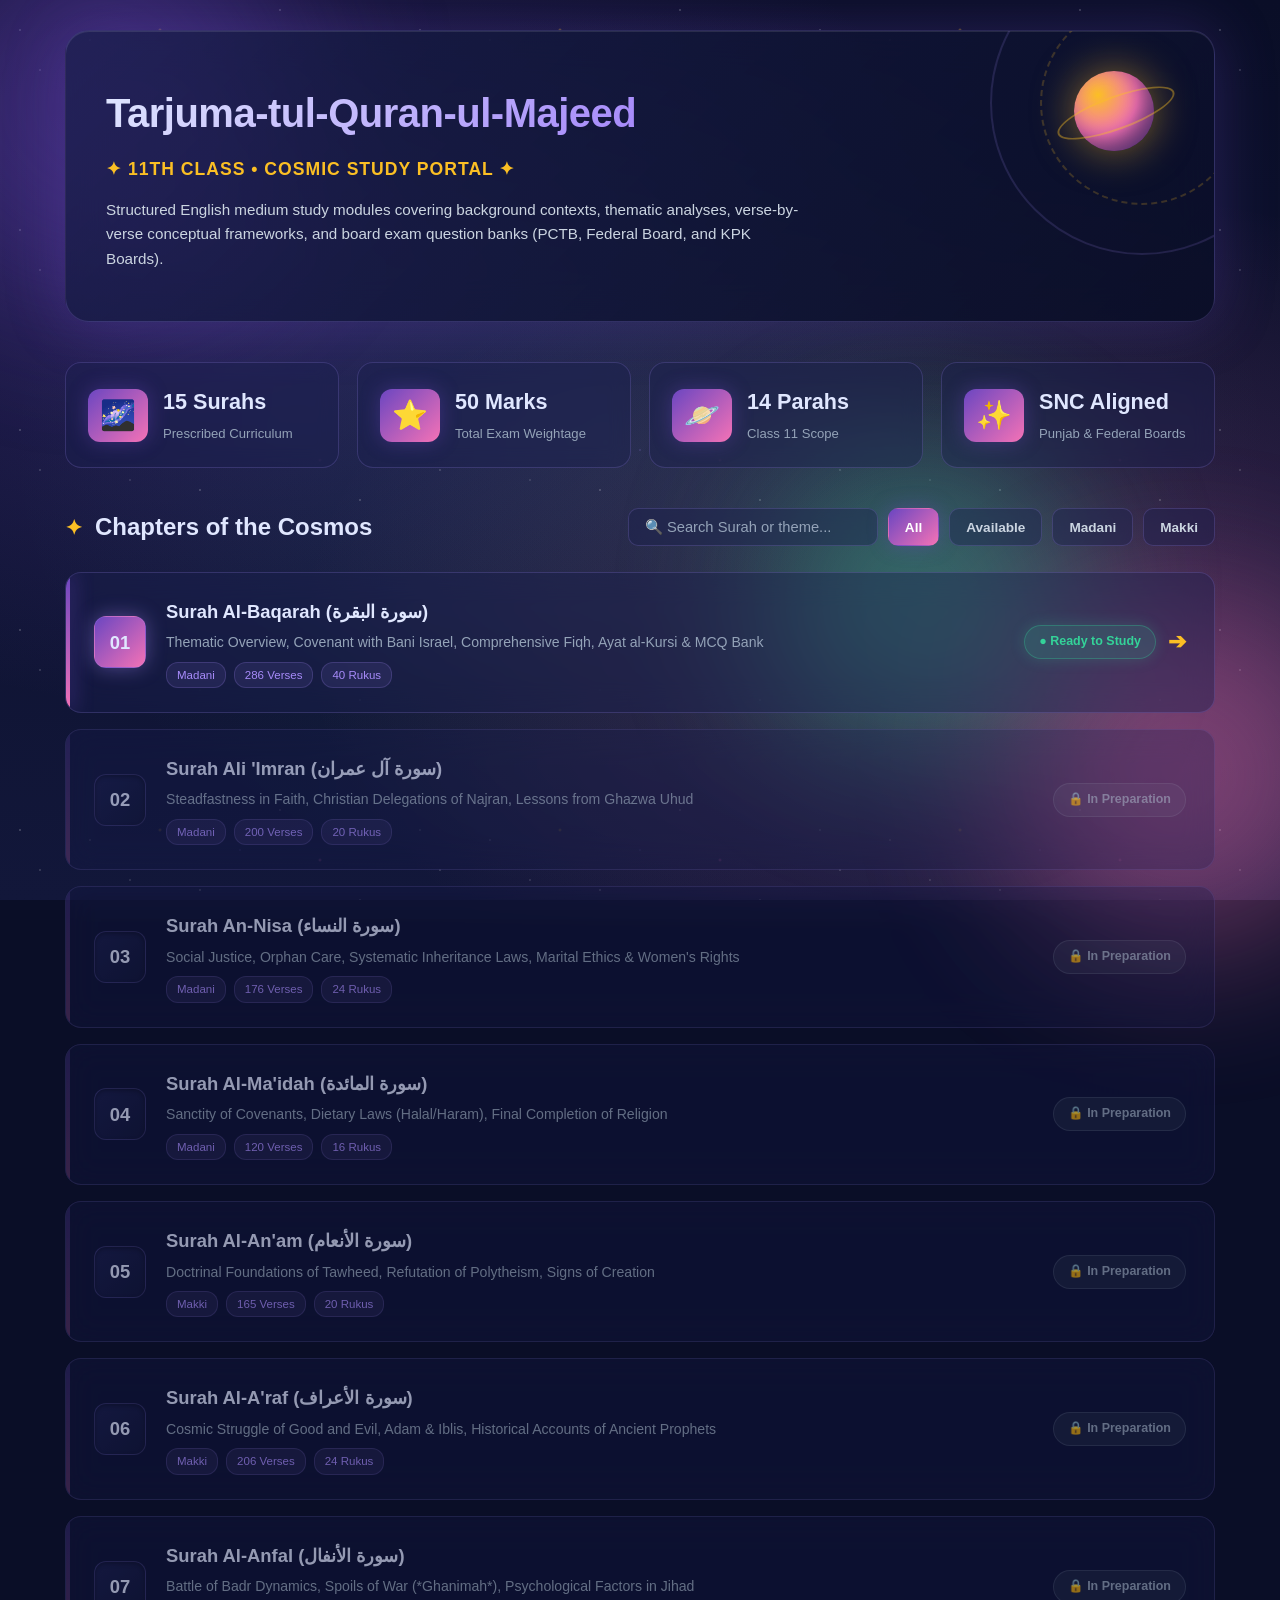
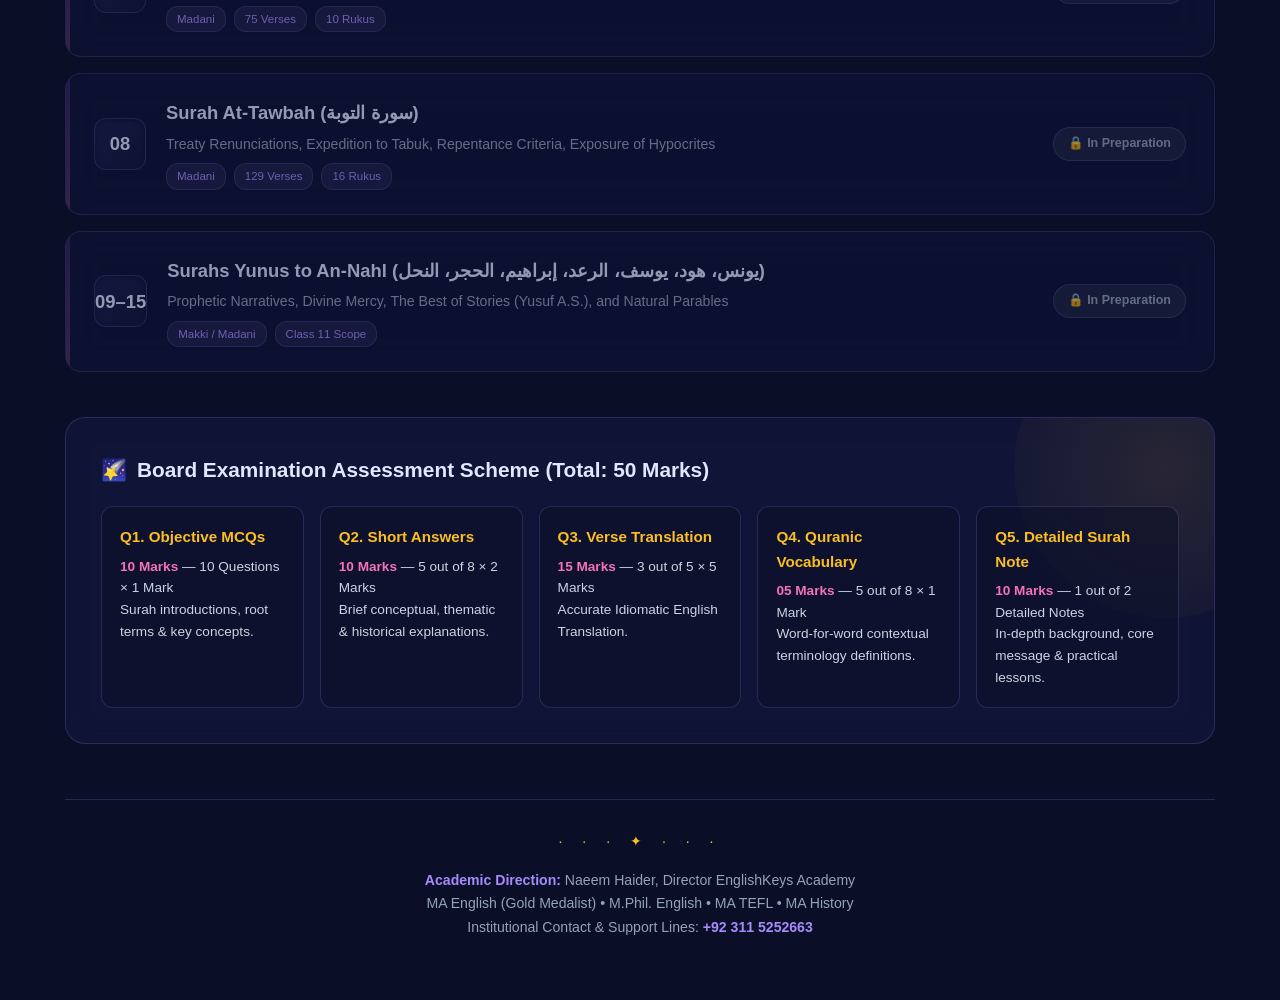
==== index.html @ 0159a7ba "Add index and Surah Al-Baqarah pages Introduce two new static pages: index.html — a cosmic-themed da" ====
<!-- Save this file as: index.html -->
<!doctype html>
<html lang="en">
  <head>
    <meta charset="UTF-8" />
    <meta name="viewport" content="width=device-width, initial-scale=1.0" />
    <title>Tarjuma-tul-Quran | Cosmic Study Portal</title>
    <style>
      :root {
        --void: #0a0e27;
        --deep-space: #12173a;
        --nebula: #1a1f4e;
        --cosmic-purple: #6b46c1;
        --stardust: #a78bfa;
        --gold-star: #fbbf24;
        --nova: #f472b6;
        --aurora: #34d399;
        --moonlight: #e0e7ff;
        --text-glow: #cbd5e1;
        --text-muted: #94a3b8;
        --card-bg: rgba(26, 31, 78, 0.4);
        --border-glow: rgba(167, 139, 250, 0.2);
      }

      * {
        box-sizing: border-box;
        margin: 0;
        padding: 0;
        font-family:
          "Segoe UI",
          -apple-system,
          BlinkMacSystemFont,
          sans-serif;
      }

      /* Cosmic Background */
      body {
        background: var(--void);
        background-image:
          radial-gradient(
            ellipse at 20% 30%,
            rgba(107, 70, 193, 0.3) 0%,
            transparent 50%
          ),
          radial-gradient(
            ellipse at 80% 70%,
            rgba(244, 114, 182, 0.2) 0%,
            transparent 50%
          ),
          radial-gradient(
            ellipse at 50% 50%,
            rgba(52, 211, 153, 0.1) 0%,
            transparent 70%
          ),
          linear-gradient(180deg, var(--void) 0%, var(--deep-space) 100%);
        background-attachment: fixed;
        color: var(--moonlight);
        padding: 30px 15px;
        line-height: 1.6;
        min-height: 100vh;
        position: relative;
        overflow-x: hidden;
      }

      /* Twinkling Stars Layer */
      body::before {
        content: "";
        position: fixed;
        inset: 0;
        background-image:
          radial-gradient(1px 1px at 20px 30px, white, transparent),
          radial-gradient(
            1px 1px at 40px 70px,
            rgba(255, 255, 255, 0.8),
            transparent
          ),
          radial-gradient(1px 1px at 90px 40px, white, transparent),
          radial-gradient(
            1px 1px at 130px 80px,
            rgba(255, 255, 255, 0.6),
            transparent
          ),
          radial-gradient(
            2px 2px at 160px 30px,
            rgba(251, 191, 36, 0.8),
            transparent
          ),
          radial-gradient(1px 1px at 200px 90px, white, transparent),
          radial-gradient(
            1px 1px at 240px 50px,
            rgba(167, 139, 250, 0.8),
            transparent
          ),
          radial-gradient(1px 1px at 280px 10px, white, transparent),
          radial-gradient(
            2px 2px at 320px 60px,
            rgba(244, 114, 182, 0.6),
            transparent
          ),
          radial-gradient(1px 1px at 360px 100px, white, transparent);
        background-size: 400px 200px;
        background-repeat: repeat;
        opacity: 0.6;
        animation: twinkle 8s ease-in-out infinite;
        pointer-events: none;
        z-index: 0;
      }

      @keyframes twinkle {
        0%,
        100% {
          opacity: 0.4;
        }
        50% {
          opacity: 0.8;
        }
      }

      /* Floating Orbs */
      .orb {
        position: fixed;
        border-radius: 50%;
        filter: blur(80px);
        opacity: 0.4;
        pointer-events: none;
        z-index: 0;
      }
      .orb-1 {
        width: 400px;
        height: 400px;
        background: var(--cosmic-purple);
        top: -100px;
        left: -100px;
        animation: float1 20s ease-in-out infinite;
      }
      .orb-2 {
        width: 350px;
        height: 350px;
        background: var(--nova);
        bottom: -50px;
        right: -80px;
        animation: float2 25s ease-in-out infinite;
      }
      .orb-3 {
        width: 300px;
        height: 300px;
        background: var(--aurora);
        top: 50%;
        left: 60%;
        animation: float1 30s ease-in-out infinite reverse;
      }

      @keyframes float1 {
        0%,
        100% {
          transform: translate(0, 0);
        }
        50% {
          transform: translate(50px, 80px);
        }
      }
      @keyframes float2 {
        0%,
        100% {
          transform: translate(0, 0);
        }
        50% {
          transform: translate(-70px, -50px);
        }
      }

      .dashboard-container {
        max-width: 1150px;
        margin: 0 auto;
        position: relative;
        z-index: 1;
      }

      /* Hero Header — Planetary Design */
      header {
        background: linear-gradient(
          135deg,
          rgba(26, 31, 78, 0.7),
          rgba(10, 14, 39, 0.9)
        );
        backdrop-filter: blur(20px);
        -webkit-backdrop-filter: blur(20px);
        padding: 50px 40px;
        border-radius: 24px;
        color: var(--moonlight);
        box-shadow:
          0 0 60px rgba(107, 70, 193, 0.3),
          inset 0 1px 0 rgba(255, 255, 255, 0.1);
        border: 1px solid var(--border-glow);
        position: relative;
        overflow: hidden;
        margin-bottom: 40px;
      }

      /* Orbital Ring Decoration */
      header::before {
        content: "";
        position: absolute;
        width: 300px;
        height: 300px;
        border: 2px solid rgba(167, 139, 250, 0.15);
        border-radius: 50%;
        top: -80px;
        right: -80px;
        animation: rotate 30s linear infinite;
      }
      header::after {
        content: "";
        position: absolute;
        width: 200px;
        height: 200px;
        border: 2px dashed rgba(251, 191, 36, 0.2);
        border-radius: 50%;
        top: -30px;
        right: -30px;
        animation: rotate 20s linear infinite reverse;
      }

      @keyframes rotate {
        from {
          transform: rotate(0deg);
        }
        to {
          transform: rotate(360deg);
        }
      }

      /* Planet in Header */
      .planet {
        position: absolute;
        width: 80px;
        height: 80px;
        border-radius: 50%;
        background: radial-gradient(
          circle at 30% 30%,
          var(--gold-star),
          var(--nova) 50%,
          var(--cosmic-purple)
        );
        top: 40px;
        right: 60px;
        box-shadow:
          0 0 40px rgba(251, 191, 36, 0.5),
          inset -10px -10px 20px rgba(0, 0, 0, 0.4);
        animation: pulse 4s ease-in-out infinite;
      }
      .planet::before {
        content: "";
        position: absolute;
        width: 120px;
        height: 30px;
        border: 2px solid rgba(251, 191, 36, 0.4);
        border-radius: 50%;
        top: 25px;
        left: -20px;
        transform: rotate(-20deg);
      }

      @keyframes pulse {
        0%,
        100% {
          box-shadow:
            0 0 40px rgba(251, 191, 36, 0.5),
            inset -10px -10px 20px rgba(0, 0, 0, 0.4);
        }
        50% {
          box-shadow:
            0 0 60px rgba(251, 191, 36, 0.7),
            inset -10px -10px 20px rgba(0, 0, 0, 0.4);
        }
      }

      header h1 {
        font-size: 2.5rem;
        letter-spacing: -0.5px;
        margin-bottom: 10px;
        background: linear-gradient(
          135deg,
          var(--moonlight),
          var(--stardust),
          var(--gold-star)
        );
        -webkit-background-clip: text;
        -webkit-text-fill-color: transparent;
        background-clip: text;
        position: relative;
        z-index: 2;
      }
      header p.subtitle {
        color: var(--gold-star);
        font-weight: 600;
        font-size: 1.1rem;
        letter-spacing: 1px;
        text-transform: uppercase;
        position: relative;
        z-index: 2;
      }
      header p.desc {
        color: var(--text-glow);
        font-size: 0.95rem;
        max-width: 700px;
        margin-top: 15px;
        position: relative;
        z-index: 2;
      }

      /* Stats — Constellation Cards */
      .stats-grid {
        display: grid;
        grid-template-columns: repeat(auto-fit, minmax(210px, 1fr));
        gap: 18px;
        margin-bottom: 40px;
      }
      .stat-card {
        background: var(--card-bg);
        backdrop-filter: blur(10px);
        -webkit-backdrop-filter: blur(10px);
        padding: 22px;
        border-radius: 16px;
        border: 1px solid var(--border-glow);
        display: flex;
        align-items: center;
        gap: 15px;
        position: relative;
        overflow: hidden;
        transition: all 0.4s cubic-bezier(0.4, 0, 0.2, 1);
      }
      .stat-card::before {
        content: "";
        position: absolute;
        top: -50%;
        left: -50%;
        width: 200%;
        height: 200%;
        background: radial-gradient(
          circle,
          rgba(167, 139, 250, 0.1) 0%,
          transparent 70%
        );
        opacity: 0;
        transition: opacity 0.4s;
      }
      .stat-card:hover {
        transform: translateY(-4px);
        border-color: var(--stardust);
        box-shadow: 0 10px 40px rgba(167, 139, 250, 0.2);
      }
      .stat-card:hover::before {
        opacity: 1;
      }

      .stat-icon {
        font-size: 1.8rem;
        background: linear-gradient(135deg, var(--cosmic-purple), var(--nova));
        padding: 12px;
        border-radius: 12px;
        line-height: 1;
        box-shadow: 0 0 20px rgba(107, 70, 193, 0.4);
      }
      .stat-info h4 {
        font-size: 1.35rem;
        color: var(--moonlight);
        font-weight: 700;
      }
      .stat-info span {
        font-size: 0.82rem;
        color: var(--text-muted);
        font-weight: 500;
      }

      /* Toolbar */
      .toolbar {
        display: flex;
        flex-wrap: wrap;
        justify-content: space-between;
        align-items: center;
        gap: 15px;
        margin-bottom: 25px;
      }
      .section-title {
        color: var(--moonlight);
        font-size: 1.5rem;
        display: flex;
        align-items: center;
        gap: 12px;
      }
      .section-title::before {
        content: "✦";
        color: var(--gold-star);
        font-size: 1.3rem;
        animation: sparkle 2s ease-in-out infinite;
      }

      @keyframes sparkle {
        0%,
        100% {
          transform: scale(1) rotate(0deg);
          opacity: 1;
        }
        50% {
          transform: scale(1.2) rotate(180deg);
          opacity: 0.7;
        }
      }

      .search-filter-box {
        display: flex;
        gap: 10px;
        flex-wrap: wrap;
      }
      .search-input {
        padding: 10px 16px;
        border: 1px solid var(--border-glow);
        border-radius: 10px;
        font-size: 0.92rem;
        outline: none;
        min-width: 250px;
        background: var(--card-bg);
        backdrop-filter: blur(10px);
        color: var(--moonlight);
        transition: all 0.3s;
      }
      .search-input::placeholder {
        color: var(--text-muted);
      }
      .search-input:focus {
        border-color: var(--stardust);
        box-shadow: 0 0 20px rgba(167, 139, 250, 0.3);
      }
      .filter-btn {
        background: var(--card-bg);
        backdrop-filter: blur(10px);
        border: 1px solid var(--border-glow);
        padding: 9px 16px;
        border-radius: 10px;
        font-size: 0.85rem;
        cursor: pointer;
        font-weight: 600;
        color: var(--text-glow);
        transition: all 0.3s;
      }
      .filter-btn.active,
      .filter-btn:hover {
        background: linear-gradient(135deg, var(--cosmic-purple), var(--nova));
        color: white;
        border-color: transparent;
        box-shadow: 0 0 20px rgba(107, 70, 193, 0.4);
      }

      /* Chapter Cards — Cosmic Objects */
      .toc-grid {
        display: grid;
        grid-template-columns: 1fr;
        gap: 16px;
        margin-bottom: 45px;
      }
      .toc-card {
        background: var(--card-bg);
        backdrop-filter: blur(15px);
        -webkit-backdrop-filter: blur(15px);
        padding: 24px 28px;
        border-radius: 16px;
        border: 1px solid var(--border-glow);
        display: flex;
        align-items: center;
        justify-content: space-between;
        text-decoration: none;
        color: inherit;
        transition: all 0.4s cubic-bezier(0.4, 0, 0.2, 1);
        position: relative;
        overflow: hidden;
      }
      .toc-card::before {
        content: "";
        position: absolute;
        left: 0;
        top: 0;
        bottom: 0;
        width: 4px;
        background: linear-gradient(180deg, var(--cosmic-purple), var(--nova));
        opacity: 0.3;
        transition: opacity 0.4s;
      }
      .toc-card.active-unit::before {
        opacity: 1;
        box-shadow: 0 0 20px var(--cosmic-purple);
      }
      .toc-card.active-unit:hover {
        transform: translateX(6px);
        border-color: var(--stardust);
        box-shadow: 0 10px 40px rgba(167, 139, 250, 0.25);
      }
      .toc-card.locked-unit {
        opacity: 0.65;
        cursor: not-allowed;
      }

      .chapter-main {
        display: flex;
        align-items: center;
        gap: 20px;
      }
      .chapter-num {
        font-size: 1.15rem;
        font-weight: 700;
        color: var(--moonlight);
        background: linear-gradient(135deg, var(--nebula), var(--deep-space));
        min-width: 52px;
        height: 52px;
        display: flex;
        align-items: center;
        justify-content: center;
        border-radius: 12px;
        border: 1px solid var(--border-glow);
        box-shadow: inset 0 2px 4px rgba(0, 0, 0, 0.3);
      }
      .active-unit .chapter-num {
        background: linear-gradient(135deg, var(--cosmic-purple), var(--nova));
        box-shadow: 0 0 20px rgba(167, 139, 250, 0.4);
      }

      .chapter-info h3 {
        color: var(--moonlight);
        font-size: 1.15rem;
        margin-bottom: 5px;
      }
      .chapter-info p {
        font-size: 0.88rem;
        color: var(--text-muted);
      }
      .chapter-meta {
        display: flex;
        gap: 8px;
        margin-top: 8px;
        flex-wrap: wrap;
      }
      .meta-tag {
        font-size: 0.72rem;
        padding: 3px 10px;
        background: rgba(167, 139, 250, 0.1);
        border: 1px solid rgba(167, 139, 250, 0.2);
        border-radius: 12px;
        color: var(--stardust);
        font-weight: 500;
      }

      .chapter-action {
        display: flex;
        align-items: center;
        gap: 12px;
      }
      .badge {
        padding: 6px 14px;
        border-radius: 20px;
        font-size: 0.78rem;
        font-weight: 600;
        white-space: nowrap;
      }
      .badge.ready {
        background: rgba(52, 211, 153, 0.15);
        color: var(--aurora);
        border: 1px solid rgba(52, 211, 153, 0.3);
        box-shadow: 0 0 15px rgba(52, 211, 153, 0.2);
      }
      .badge.locked {
        background: rgba(148, 163, 184, 0.1);
        color: var(--text-muted);
        border: 1px solid rgba(148, 163, 184, 0.2);
      }
      .arrow-icon {
        color: var(--gold-star);
        font-size: 1.4rem;
        font-weight: bold;
        transition: transform 0.3s;
      }
      .toc-card:hover .arrow-icon {
        transform: translateX(4px);
      }

      /* Exam Scheme — Celestial Grid */
      .exam-scheme {
        background: var(--card-bg);
        backdrop-filter: blur(15px);
        border-radius: 20px;
        border: 1px solid var(--border-glow);
        padding: 35px;
        margin-bottom: 45px;
        position: relative;
        overflow: hidden;
      }
      .exam-scheme::before {
        content: "";
        position: absolute;
        top: -100px;
        right: -100px;
        width: 300px;
        height: 300px;
        background: radial-gradient(
          circle,
          rgba(251, 191, 36, 0.1),
          transparent
        );
        border-radius: 50%;
      }
      .scheme-title {
        color: var(--moonlight);
        font-size: 1.3rem;
        font-weight: 700;
        margin-bottom: 20px;
        display: flex;
        align-items: center;
        gap: 10px;
        position: relative;
      }
      .scheme-grid {
        display: grid;
        grid-template-columns: repeat(auto-fit, minmax(200px, 1fr));
        gap: 16px;
        position: relative;
      }
      .scheme-item {
        background: rgba(10, 14, 39, 0.5);
        padding: 18px;
        border-radius: 12px;
        border: 1px solid var(--border-glow);
        transition: all 0.3s;
      }
      .scheme-item:hover {
        border-color: var(--gold-star);
        transform: translateY(-3px);
      }
      .scheme-item h5 {
        color: var(--gold-star);
        font-size: 0.95rem;
        margin-bottom: 6px;
      }
      .scheme-item p {
        font-size: 0.85rem;
        color: var(--text-glow);
      }
      .scheme-item strong {
        color: var(--nova);
      }

      /* Footer — Signature Constellation */
      footer {
        text-align: center;
        margin-top: 55px;
        padding: 30px 20px;
        border-top: 1px solid var(--border-glow);
        font-size: 0.88rem;
        color: var(--text-muted);
        line-height: 1.7;
        position: relative;
      }
      footer::before {
        content: "· · · ✦ · · ·";
        display: block;
        color: var(--gold-star);
        margin-bottom: 15px;
        letter-spacing: 8px;
      }
      footer strong {
        color: var(--stardust);
      }

      @media (max-width: 768px) {
        header {
          padding: 35px 25px;
        }
        header h1 {
          font-size: 1.8rem;
        }
        .planet {
          width: 60px;
          height: 60px;
          top: 25px;
          right: 25px;
        }
        .toc-card {
          flex-direction: column;
          align-items: flex-start;
          gap: 15px;
        }
        .chapter-action {
          width: 100%;
          justify-content: space-between;
        }
      }
    </style>
  </head>
  <body>
    <!-- Floating Cosmic Orbs -->
    <div class="orb orb-1"></div>
    <div class="orb orb-2"></div>
    <div class="orb orb-3"></div>

    <div class="dashboard-container">
      <header>
        <div class="planet"></div>
        <h1>Tarjuma-tul-Quran-ul-Majeed</h1>
        <p class="subtitle">✦ 11th Class • Cosmic Study Portal ✦</p>
        <p class="desc">
          Structured English medium study modules covering background contexts,
          thematic analyses, verse-by-verse conceptual frameworks, and board
          exam question banks (PCTB, Federal Board, and KPK Boards).
        </p>
      </header>

      <div class="stats-grid">
        <div class="stat-card">
          <div class="stat-icon">🌌</div>
          <div class="stat-info">
            <h4>15 Surahs</h4>
            <span>Prescribed Curriculum</span>
          </div>
        </div>
        <div class="stat-card">
          <div class="stat-icon">⭐</div>
          <div class="stat-info">
            <h4>50 Marks</h4>
            <span>Total Exam Weightage</span>
          </div>
        </div>
        <div class="stat-card">
          <div class="stat-icon">🪐</div>
          <div class="stat-info">
            <h4>14 Parahs</h4>
            <span>Class 11 Scope</span>
          </div>
        </div>
        <div class="stat-card">
          <div class="stat-icon">✨</div>
          <div class="stat-info">
            <h4>SNC Aligned</h4>
            <span>Punjab & Federal Boards</span>
          </div>
        </div>
      </div>

      <div class="toolbar">
        <h2 class="section-title">Chapters of the Cosmos</h2>
        <div class="search-filter-box">
          <input
            type="text"
            id="searchInput"
            class="search-input"
            placeholder="🔍 Search Surah or theme..."
            onkeyup="filterSurahs()"
          />
          <button class="filter-btn active" onclick="setFilter('all', this)">
            All
          </button>
          <button class="filter-btn" onclick="setFilter('ready', this)">
            Available
          </button>
          <button class="filter-btn" onclick="setFilter('madani', this)">
            Madani
          </button>
          <button class="filter-btn" onclick="setFilter('makki', this)">
            Makki
          </button>
        </div>
      </div>

      <div class="toc-grid" id="chapterGrid">
        <a
          href="surah-al-baqarah.html"
          class="toc-card active-unit"
          data-status="ready"
          data-type="madani"
        >
          <div class="chapter-main">
            <div class="chapter-num">01</div>
            <div class="chapter-info">
              <h3>Surah Al-Baqarah (سورة البقرة)</h3>
              <p>
                Thematic Overview, Covenant with Bani Israel, Comprehensive
                Fiqh, Ayat al-Kursi & MCQ Bank
              </p>
              <div class="chapter-meta">
                <span class="meta-tag">Madani</span>
                <span class="meta-tag">286 Verses</span>
                <span class="meta-tag">40 Rukus</span>
              </div>
            </div>
          </div>
          <div class="chapter-action">
            <span class="badge ready">● Ready to Study</span>
            <span class="arrow-icon">➔</span>
          </div>
        </a>

        <div
          class="toc-card locked-unit"
          data-status="locked"
          data-type="madani"
        >
          <div class="chapter-main">
            <div class="chapter-num">02</div>
            <div class="chapter-info">
              <h3>Surah Ali 'Imran (سورة آل عمران)</h3>
              <p>
                Steadfastness in Faith, Christian Delegations of Najran, Lessons
                from Ghazwa Uhud
              </p>
              <div class="chapter-meta">
                <span class="meta-tag">Madani</span>
                <span class="meta-tag">200 Verses</span>
                <span class="meta-tag">20 Rukus</span>
              </div>
            </div>
          </div>
          <div class="chapter-action">
            <span class="badge locked">🔒 In Preparation</span>
          </div>
        </div>

        <div
          class="toc-card locked-unit"
          data-status="locked"
          data-type="madani"
        >
          <div class="chapter-main">
            <div class="chapter-num">03</div>
            <div class="chapter-info">
              <h3>Surah An-Nisa (سورة النساء)</h3>
              <p>
                Social Justice, Orphan Care, Systematic Inheritance Laws,
                Marital Ethics & Women's Rights
              </p>
              <div class="chapter-meta">
                <span class="meta-tag">Madani</span>
                <span class="meta-tag">176 Verses</span>
                <span class="meta-tag">24 Rukus</span>
              </div>
            </div>
          </div>
          <div class="chapter-action">
            <span class="badge locked">🔒 In Preparation</span>
          </div>
        </div>

        <div
          class="toc-card locked-unit"
          data-status="locked"
          data-type="madani"
        >
          <div class="chapter-main">
            <div class="chapter-num">04</div>
            <div class="chapter-info">
              <h3>Surah Al-Ma'idah (سورة المائدة)</h3>
              <p>
                Sanctity of Covenants, Dietary Laws (Halal/Haram), Final
                Completion of Religion
              </p>
              <div class="chapter-meta">
                <span class="meta-tag">Madani</span>
                <span class="meta-tag">120 Verses</span>
                <span class="meta-tag">16 Rukus</span>
              </div>
            </div>
          </div>
          <div class="chapter-action">
            <span class="badge locked">🔒 In Preparation</span>
          </div>
        </div>

        <div
          class="toc-card locked-unit"
          data-status="locked"
          data-type="makki"
        >
          <div class="chapter-main">
            <div class="chapter-num">05</div>
            <div class="chapter-info">
              <h3>Surah Al-An'am (سورة الأنعام)</h3>
              <p>
                Doctrinal Foundations of Tawheed, Refutation of Polytheism,
                Signs of Creation
              </p>
              <div class="chapter-meta">
                <span class="meta-tag">Makki</span>
                <span class="meta-tag">165 Verses</span>
                <span class="meta-tag">20 Rukus</span>
              </div>
            </div>
          </div>
          <div class="chapter-action">
            <span class="badge locked">🔒 In Preparation</span>
          </div>
        </div>

        <div
          class="toc-card locked-unit"
          data-status="locked"
          data-type="makki"
        >
          <div class="chapter-main">
            <div class="chapter-num">06</div>
            <div class="chapter-info">
              <h3>Surah Al-A'raf (سورة الأعراف)</h3>
              <p>
                Cosmic Struggle of Good and Evil, Adam & Iblis, Historical
                Accounts of Ancient Prophets
              </p>
              <div class="chapter-meta">
                <span class="meta-tag">Makki</span>
                <span class="meta-tag">206 Verses</span>
                <span class="meta-tag">24 Rukus</span>
              </div>
            </div>
          </div>
          <div class="chapter-action">
            <span class="badge locked">🔒 In Preparation</span>
          </div>
        </div>

        <div
          class="toc-card locked-unit"
          data-status="locked"
          data-type="madani"
        >
          <div class="chapter-main">
            <div class="chapter-num">07</div>
            <div class="chapter-info">
              <h3>Surah Al-Anfal (سورة الأنفال)</h3>
              <p>
                Battle of Badr Dynamics, Spoils of War (*Ghanimah*),
                Psychological Factors in Jihad
              </p>
              <div class="chapter-meta">
                <span class="meta-tag">Madani</span>
                <span class="meta-tag">75 Verses</span>
                <span class="meta-tag">10 Rukus</span>
              </div>
            </div>
          </div>
          <div class="chapter-action">
            <span class="badge locked">🔒 In Preparation</span>
          </div>
        </div>

        <div
          class="toc-card locked-unit"
          data-status="locked"
          data-type="madani"
        >
          <div class="chapter-main">
            <div class="chapter-num">08</div>
            <div class="chapter-info">
              <h3>Surah At-Tawbah (سورة التوبة)</h3>
              <p>
                Treaty Renunciations, Expedition to Tabuk, Repentance Criteria,
                Exposure of Hypocrites
              </p>
              <div class="chapter-meta">
                <span class="meta-tag">Madani</span>
                <span class="meta-tag">129 Verses</span>
                <span class="meta-tag">16 Rukus</span>
              </div>
            </div>
          </div>
          <div class="chapter-action">
            <span class="badge locked">🔒 In Preparation</span>
          </div>
        </div>

        <div
          class="toc-card locked-unit"
          data-status="locked"
          data-type="makki"
        >
          <div class="chapter-main">
            <div class="chapter-num">09–15</div>
            <div class="chapter-info">
              <h3>
                Surahs Yunus to An-Nahl (يونس، هود، يوسف، الرعد، إبراهيم، الحجر،
                النحل)
              </h3>
              <p>
                Prophetic Narratives, Divine Mercy, The Best of Stories (Yusuf
                A.S.), and Natural Parables
              </p>
              <div class="chapter-meta">
                <span class="meta-tag">Makki / Madani</span>
                <span class="meta-tag">Class 11 Scope</span>
              </div>
            </div>
          </div>
          <div class="chapter-action">
            <span class="badge locked">🔒 In Preparation</span>
          </div>
        </div>
      </div>

      <div class="exam-scheme">
        <div class="scheme-title">
          <span>🌠</span> Board Examination Assessment Scheme (Total: 50 Marks)
        </div>
        <div class="scheme-grid">
          <div class="scheme-item">
            <h5>Q1. Objective MCQs</h5>
            <p>
              <strong>10 Marks</strong> — 10 Questions × 1 Mark<br />Surah
              introductions, root terms & key concepts.
            </p>
          </div>
          <div class="scheme-item">
            <h5>Q2. Short Answers</h5>
            <p>
              <strong>10 Marks</strong> — 5 out of 8 × 2 Marks<br />Brief
              conceptual, thematic & historical explanations.
            </p>
          </div>
          <div class="scheme-item">
            <h5>Q3. Verse Translation</h5>
            <p>
              <strong>15 Marks</strong> — 3 out of 5 × 5 Marks<br />Accurate
              Idiomatic English Translation.
            </p>
          </div>
          <div class="scheme-item">
            <h5>Q4. Quranic Vocabulary</h5>
            <p>
              <strong>05 Marks</strong> — 5 out of 8 × 1 Mark<br />Word-for-word
              contextual terminology definitions.
            </p>
          </div>
          <div class="scheme-item">
            <h5>Q5. Detailed Surah Note</h5>
            <p>
              <strong>10 Marks</strong> — 1 out of 2 Detailed Notes<br />In-depth
              background, core message & practical lessons.
            </p>
          </div>
        </div>
      </div>

      <footer>
        <strong>Academic Direction:</strong> Naeem Haider, Director EnglishKeys
        Academy<br />
        MA English (Gold Medalist) • M.Phil. English • MA TEFL • MA History<br />
        Institutional Contact & Support Lines: <strong>+92 311 5252663</strong>
      </footer>
    </div>

    <script>
      let currentFilter = "all";
      function setFilter(filter, element) {
        currentFilter = filter;
        document
          .querySelectorAll(".filter-btn")
          .forEach((btn) => btn.classList.remove("active"));
        element.classList.add("active");
        filterSurahs();
      }
      function filterSurahs() {
        const query = document
          .getElementById("searchInput")
          .value.toLowerCase();
        const cards = document.querySelectorAll("#chapterGrid .toc-card");
        cards.forEach((card) => {
          const text = card.innerText.toLowerCase();
          const matchesQuery = text.includes(query);
          const cardType = card.getAttribute("data-type");
          const cardStatus = card.getAttribute("data-status");
          let matchesFilter = true;
          if (currentFilter === "ready") matchesFilter = cardStatus === "ready";
          if (currentFilter === "madani") matchesFilter = cardType === "madani";
          if (currentFilter === "makki") matchesFilter = cardType === "makki";
          card.style.display = matchesQuery && matchesFilter ? "flex" : "none";
        });
      }
    </script>
  </body>
</html>
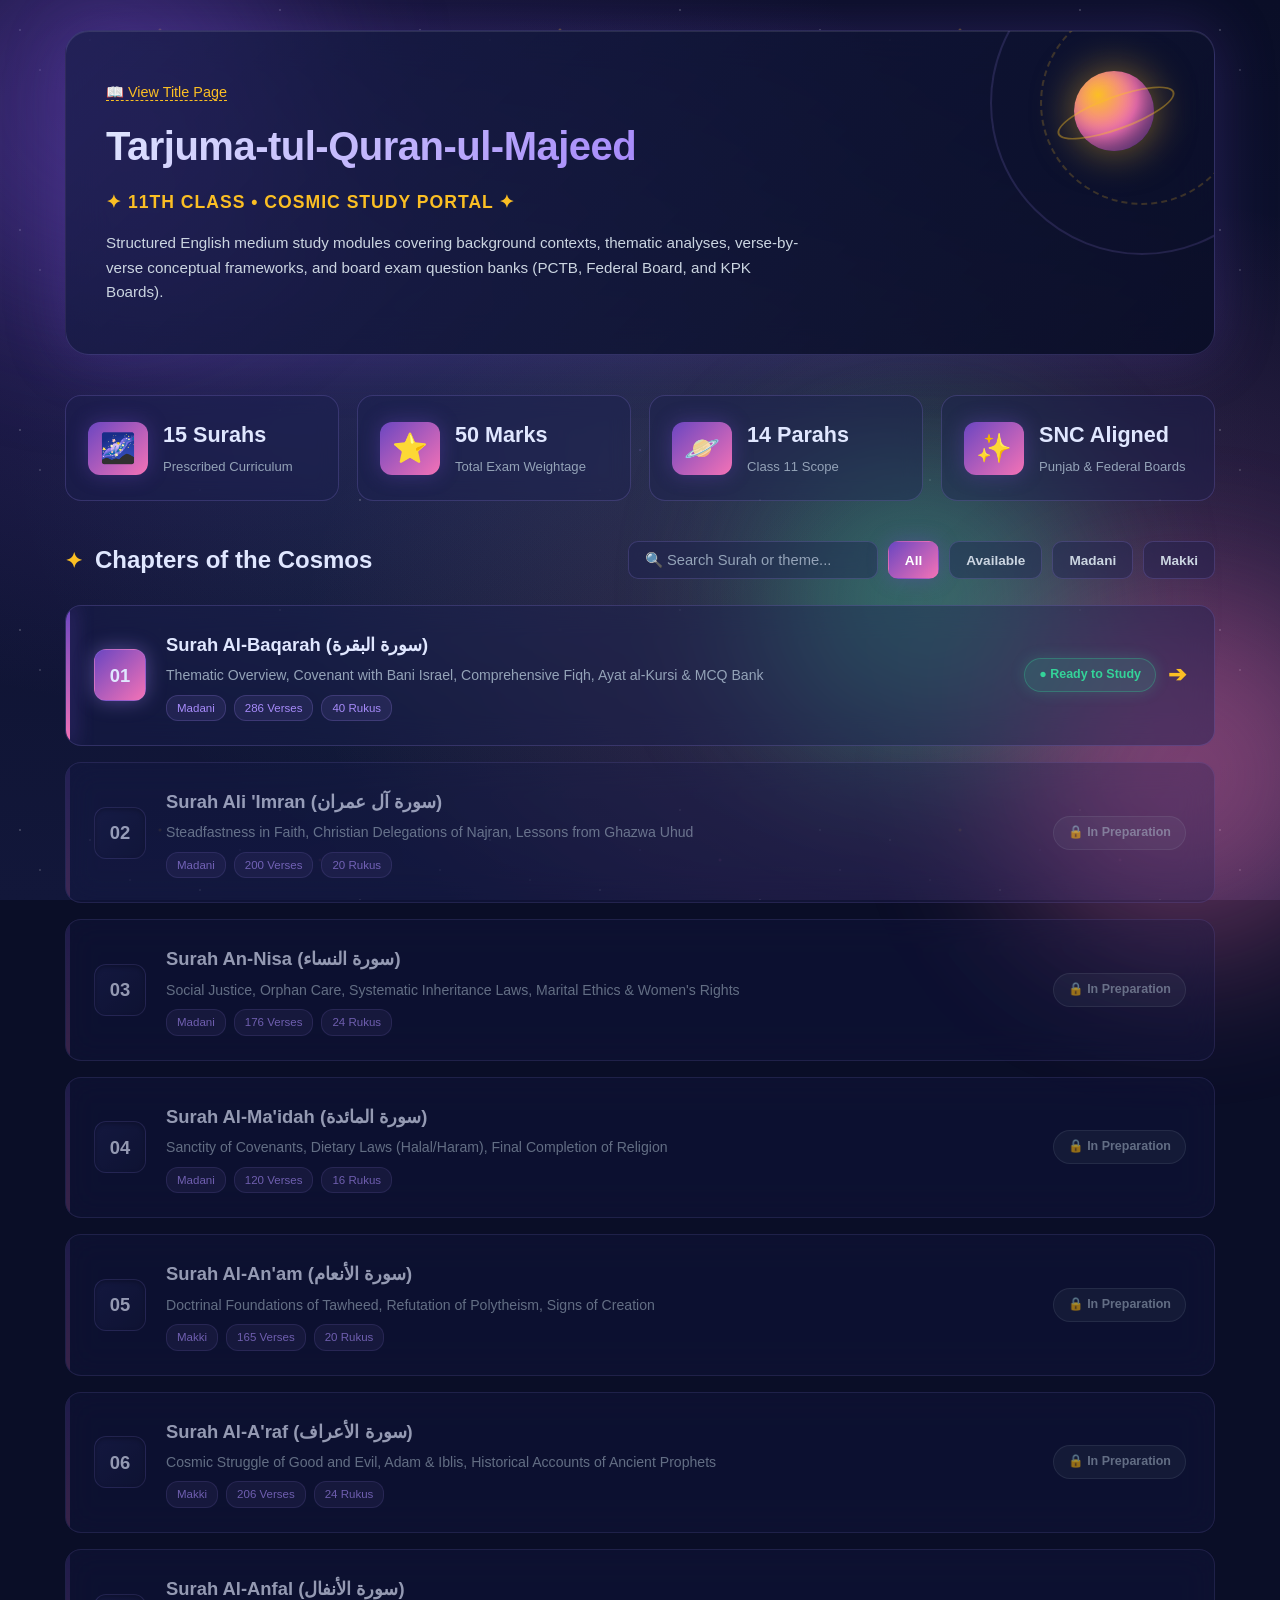
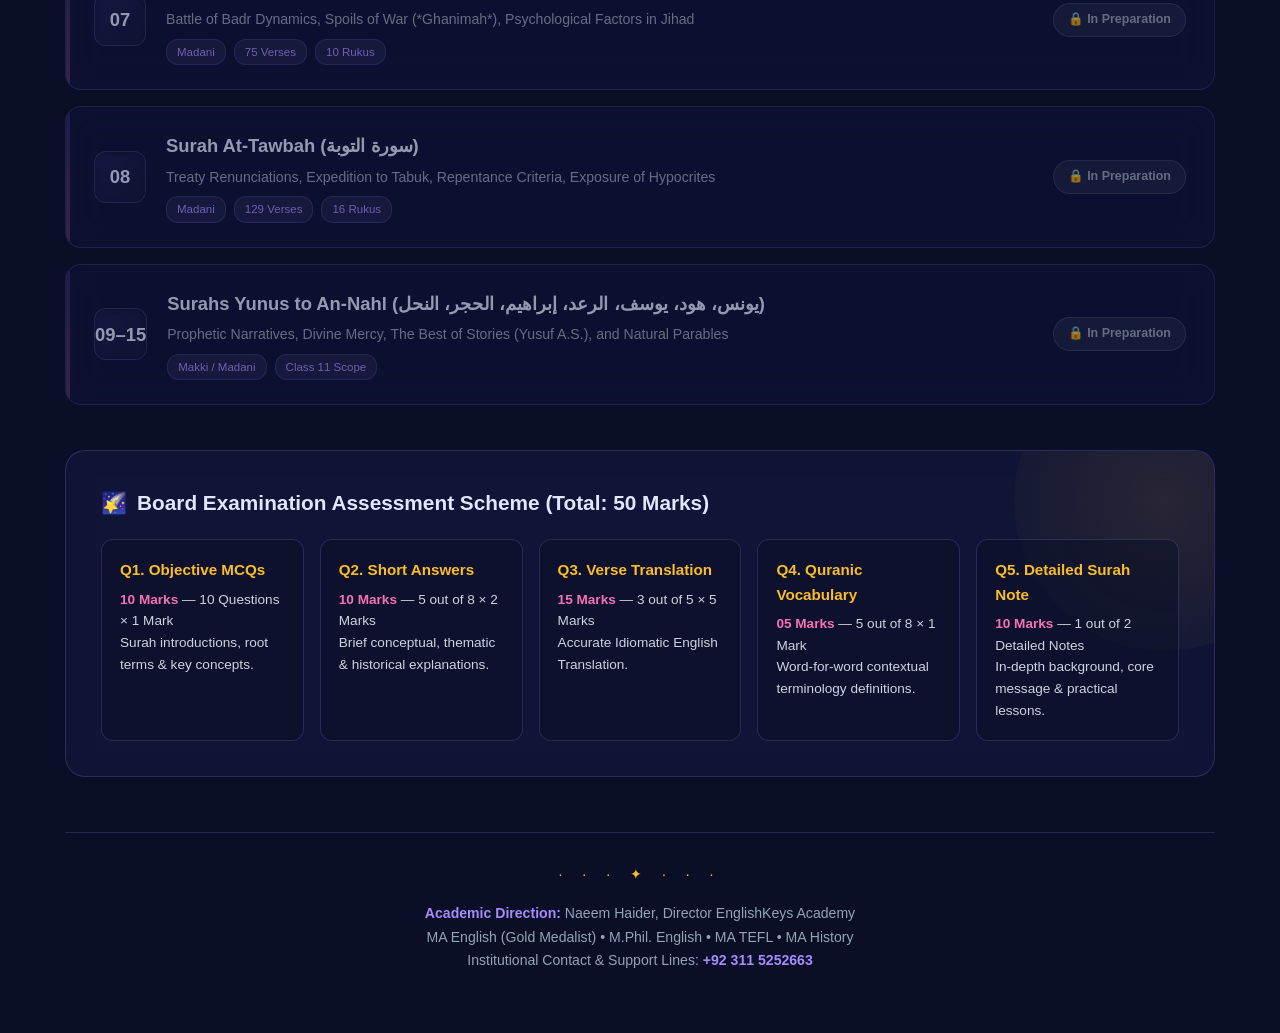
==== commit 24c7cad3: "Add title landing page and enrich surah study page This commit adds a dedicated title/landing page a" ====
--- a/index.html
+++ b/index.html
@@ -703,6 +703,25 @@
     <div class="dashboard-container">
       <header>
         <div class="planet"></div>
+        <p
+          style="
+            color: var(--gold-star);
+            font-size: 0.9rem;
+            margin-bottom: 10px;
+            position: relative;
+            z-index: 2;
+          "
+        >
+          <a
+            href="title.html"
+            style="
+              color: var(--gold-star);
+              text-decoration: none;
+              border-bottom: 1px dashed var(--gold-star);
+            "
+            >📖 View Title Page</a
+          >
+        </p>
         <h1>Tarjuma-tul-Quran-ul-Majeed</h1>
         <p class="subtitle">✦ 11th Class • Cosmic Study Portal ✦</p>
         <p class="desc">
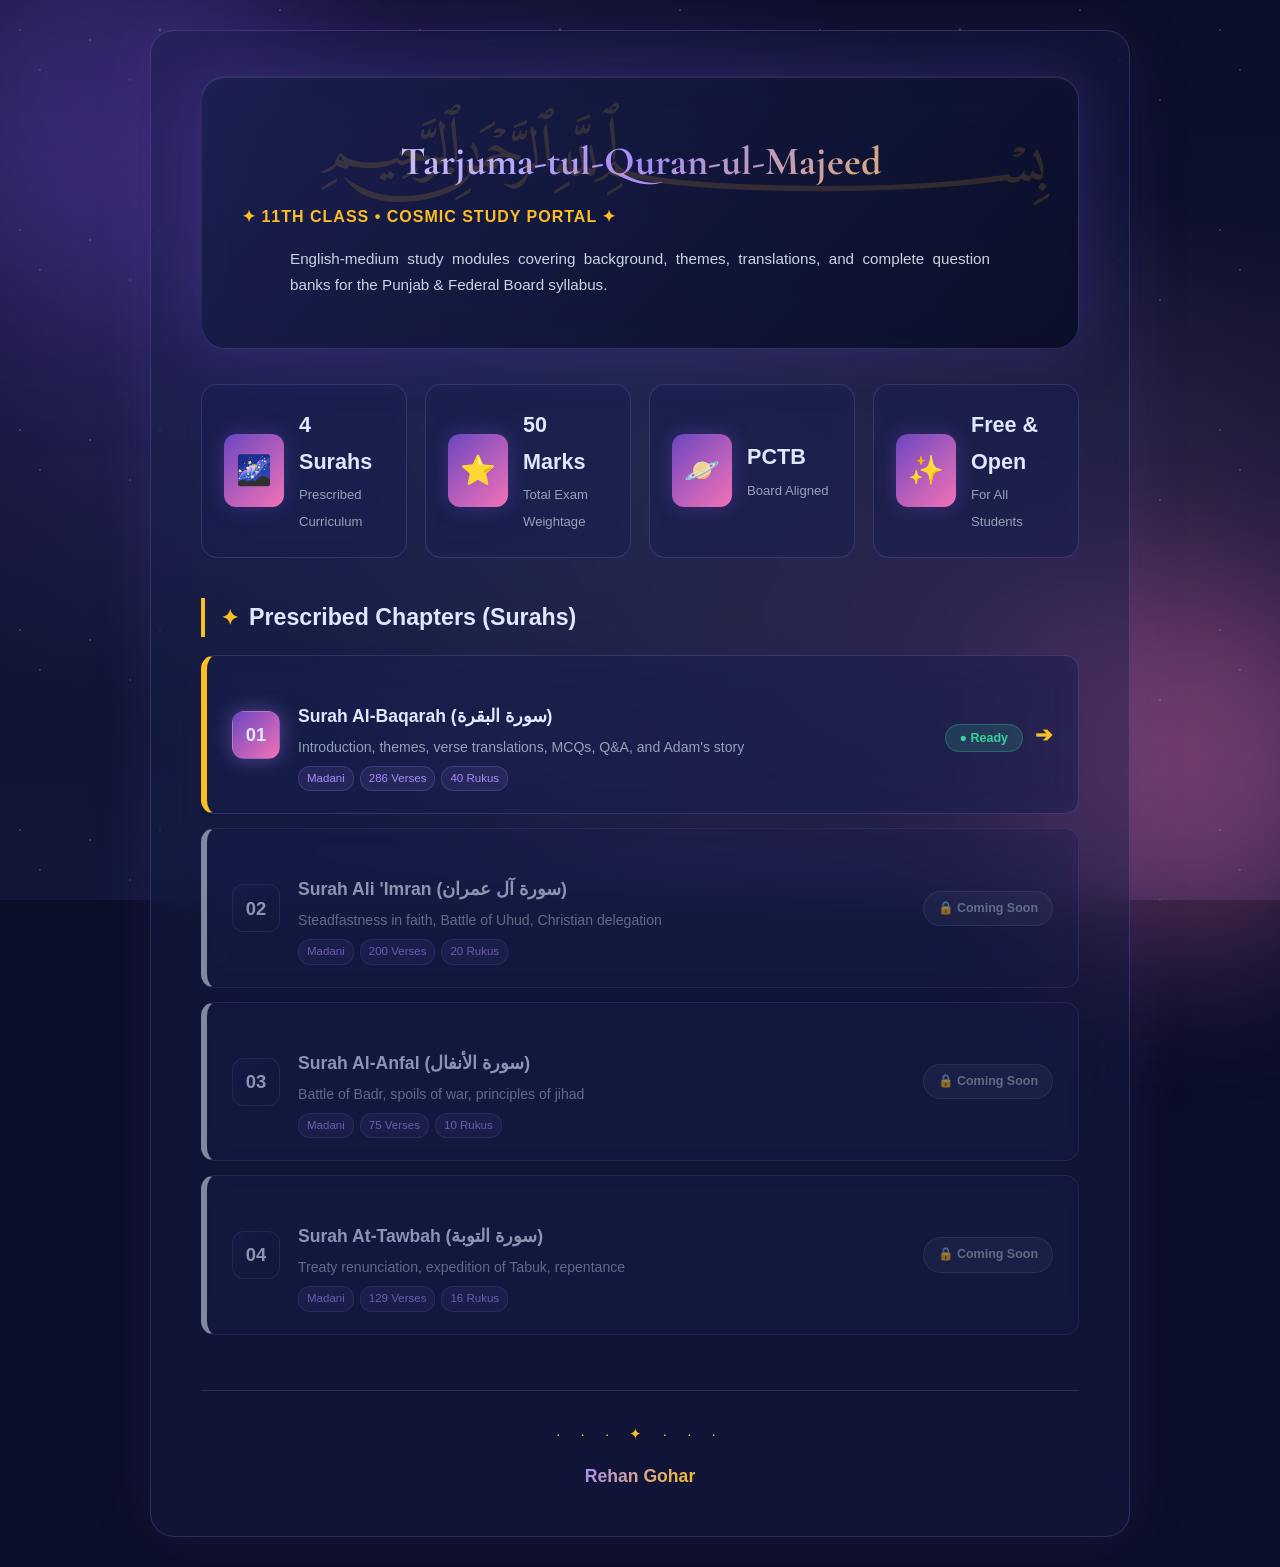
==== commit d03050a6: "Add Surah Al-Baqarah study portal Added a complete Surah Al-Baqarah learning portal with dedicated i" ====
--- a/index.html
+++ b/index.html
@@ -1,190 +1,24 @@
-<!-- Save this file as: index.html -->
 <!doctype html>
 <html lang="en">
   <head>
     <meta charset="UTF-8" />
     <meta name="viewport" content="width=device-width, initial-scale=1.0" />
     <title>Tarjuma-tul-Quran | Cosmic Study Portal</title>
+    <link rel="preconnect" href="https://fonts.googleapis.com" />
+    <link
+      href="https://fonts.googleapis.com/css2?family=Amiri:wght@400;700&family=Cormorant+Garamond:wght@400;600;700&display=swap"
+      rel="stylesheet"
+    />
+    <link rel="stylesheet" href="styles.css" />
     <style>
-      :root {
-        --void: #0a0e27;
-        --deep-space: #12173a;
-        --nebula: #1a1f4e;
-        --cosmic-purple: #6b46c1;
-        --stardust: #a78bfa;
-        --gold-star: #fbbf24;
-        --nova: #f472b6;
-        --aurora: #34d399;
-        --moonlight: #e0e7ff;
-        --text-glow: #cbd5e1;
-        --text-muted: #94a3b8;
-        --card-bg: rgba(26, 31, 78, 0.4);
-        --border-glow: rgba(167, 139, 250, 0.2);
-      }
-
-      * {
-        box-sizing: border-box;
-        margin: 0;
-        padding: 0;
-        font-family:
-          "Segoe UI",
-          -apple-system,
-          BlinkMacSystemFont,
-          sans-serif;
-      }
-
-      /* Cosmic Background */
-      body {
-        background: var(--void);
-        background-image:
-          radial-gradient(
-            ellipse at 20% 30%,
-            rgba(107, 70, 193, 0.3) 0%,
-            transparent 50%
-          ),
-          radial-gradient(
-            ellipse at 80% 70%,
-            rgba(244, 114, 182, 0.2) 0%,
-            transparent 50%
-          ),
-          radial-gradient(
-            ellipse at 50% 50%,
-            rgba(52, 211, 153, 0.1) 0%,
-            transparent 70%
-          ),
-          linear-gradient(180deg, var(--void) 0%, var(--deep-space) 100%);
-        background-attachment: fixed;
-        color: var(--moonlight);
-        padding: 30px 15px;
-        line-height: 1.6;
-        min-height: 100vh;
-        position: relative;
-        overflow-x: hidden;
-      }
-
-      /* Twinkling Stars Layer */
-      body::before {
-        content: "";
-        position: fixed;
-        inset: 0;
-        background-image:
-          radial-gradient(1px 1px at 20px 30px, white, transparent),
-          radial-gradient(
-            1px 1px at 40px 70px,
-            rgba(255, 255, 255, 0.8),
-            transparent
-          ),
-          radial-gradient(1px 1px at 90px 40px, white, transparent),
-          radial-gradient(
-            1px 1px at 130px 80px,
-            rgba(255, 255, 255, 0.6),
-            transparent
-          ),
-          radial-gradient(
-            2px 2px at 160px 30px,
-            rgba(251, 191, 36, 0.8),
-            transparent
-          ),
-          radial-gradient(1px 1px at 200px 90px, white, transparent),
-          radial-gradient(
-            1px 1px at 240px 50px,
-            rgba(167, 139, 250, 0.8),
-            transparent
-          ),
-          radial-gradient(1px 1px at 280px 10px, white, transparent),
-          radial-gradient(
-            2px 2px at 320px 60px,
-            rgba(244, 114, 182, 0.6),
-            transparent
-          ),
-          radial-gradient(1px 1px at 360px 100px, white, transparent);
-        background-size: 400px 200px;
-        background-repeat: repeat;
-        opacity: 0.6;
-        animation: twinkle 8s ease-in-out infinite;
-        pointer-events: none;
-        z-index: 0;
-      }
-
-      @keyframes twinkle {
-        0%,
-        100% {
-          opacity: 0.4;
-        }
-        50% {
-          opacity: 0.8;
-        }
-      }
-
-      /* Floating Orbs */
-      .orb {
-        position: fixed;
-        border-radius: 50%;
-        filter: blur(80px);
-        opacity: 0.4;
-        pointer-events: none;
-        z-index: 0;
-      }
-      .orb-1 {
-        width: 400px;
-        height: 400px;
-        background: var(--cosmic-purple);
-        top: -100px;
-        left: -100px;
-        animation: float1 20s ease-in-out infinite;
-      }
-      .orb-2 {
-        width: 350px;
-        height: 350px;
-        background: var(--nova);
-        bottom: -50px;
-        right: -80px;
-        animation: float2 25s ease-in-out infinite;
-      }
-      .orb-3 {
-        width: 300px;
-        height: 300px;
-        background: var(--aurora);
-        top: 50%;
-        left: 60%;
-        animation: float1 30s ease-in-out infinite reverse;
-      }
-
-      @keyframes float1 {
-        0%,
-        100% {
-          transform: translate(0, 0);
-        }
-        50% {
-          transform: translate(50px, 80px);
-        }
-      }
-      @keyframes float2 {
-        0%,
-        100% {
-          transform: translate(0, 0);
-        }
-        50% {
-          transform: translate(-70px, -50px);
-        }
-      }
-
-      .dashboard-container {
-        max-width: 1150px;
-        margin: 0 auto;
-        position: relative;
-        z-index: 1;
-      }
-
-      /* Hero Header — Planetary Design */
-      header {
+      /* Dashboard-specific styles */
+      .dashboard-hero {
         background: linear-gradient(
           135deg,
           rgba(26, 31, 78, 0.7),
           rgba(10, 14, 39, 0.9)
         );
         backdrop-filter: blur(20px);
-        -webkit-backdrop-filter: blur(20px);
         padding: 50px 40px;
         border-radius: 24px;
         color: var(--moonlight);
@@ -194,91 +28,21 @@
         border: 1px solid var(--border-glow);
         position: relative;
         overflow: hidden;
-        margin-bottom: 40px;
-      }
-
-      /* Orbital Ring Decoration */
-      header::before {
-        content: "";
+        margin-bottom: 35px;
+        text-align: center;
+      }
+      .dashboard-hero::before {
+        content: "﷽";
         position: absolute;
-        width: 300px;
-        height: 300px;
-        border: 2px solid rgba(167, 139, 250, 0.15);
-        border-radius: 50%;
-        top: -80px;
-        right: -80px;
-        animation: rotate 30s linear infinite;
-      }
-      header::after {
-        content: "";
-        position: absolute;
-        width: 200px;
-        height: 200px;
-        border: 2px dashed rgba(251, 191, 36, 0.2);
-        border-radius: 50%;
-        top: -30px;
-        right: -30px;
-        animation: rotate 20s linear infinite reverse;
-      }
-
-      @keyframes rotate {
-        from {
-          transform: rotate(0deg);
-        }
-        to {
-          transform: rotate(360deg);
-        }
-      }
-
-      /* Planet in Header */
-      .planet {
-        position: absolute;
-        width: 80px;
-        height: 80px;
-        border-radius: 50%;
-        background: radial-gradient(
-          circle at 30% 30%,
-          var(--gold-star),
-          var(--nova) 50%,
-          var(--cosmic-purple)
-        );
-        top: 40px;
-        right: 60px;
-        box-shadow:
-          0 0 40px rgba(251, 191, 36, 0.5),
-          inset -10px -10px 20px rgba(0, 0, 0, 0.4);
-        animation: pulse 4s ease-in-out infinite;
-      }
-      .planet::before {
-        content: "";
-        position: absolute;
-        width: 120px;
-        height: 30px;
-        border: 2px solid rgba(251, 191, 36, 0.4);
-        border-radius: 50%;
-        top: 25px;
-        left: -20px;
-        transform: rotate(-20deg);
-      }
-
-      @keyframes pulse {
-        0%,
-        100% {
-          box-shadow:
-            0 0 40px rgba(251, 191, 36, 0.5),
-            inset -10px -10px 20px rgba(0, 0, 0, 0.4);
-        }
-        50% {
-          box-shadow:
-            0 0 60px rgba(251, 191, 36, 0.7),
-            inset -10px -10px 20px rgba(0, 0, 0, 0.4);
-        }
-      }
-
-      header h1 {
+        right: 30px;
+        top: 20px;
+        font-size: 4rem;
+        color: rgba(251, 191, 36, 0.15);
+        font-family: "Amiri", serif;
+      }
+      .dashboard-hero h1 {
+        font-family: "Cormorant Garamond", serif;
         font-size: 2.5rem;
-        letter-spacing: -0.5px;
-        margin-bottom: 10px;
         background: linear-gradient(
           135deg,
           var(--moonlight),
@@ -288,78 +52,48 @@
         -webkit-background-clip: text;
         -webkit-text-fill-color: transparent;
         background-clip: text;
-        position: relative;
-        z-index: 2;
-      }
-      header p.subtitle {
+        margin-bottom: 8px;
+      }
+      .dashboard-hero p.tagline {
         color: var(--gold-star);
         font-weight: 600;
-        font-size: 1.1rem;
         letter-spacing: 1px;
         text-transform: uppercase;
-        position: relative;
-        z-index: 2;
-      }
-      header p.desc {
+        font-size: 1rem;
+      }
+      .dashboard-hero p.desc {
         color: var(--text-glow);
+        max-width: 700px;
+        margin: 15px auto 0;
         font-size: 0.95rem;
-        max-width: 700px;
-        margin-top: 15px;
-        position: relative;
-        z-index: 2;
-      }
-
-      /* Stats — Constellation Cards */
+      }
       .stats-grid {
         display: grid;
-        grid-template-columns: repeat(auto-fit, minmax(210px, 1fr));
+        grid-template-columns: repeat(auto-fit, minmax(200px, 1fr));
         gap: 18px;
         margin-bottom: 40px;
       }
       .stat-card {
         background: var(--card-bg);
         backdrop-filter: blur(10px);
-        -webkit-backdrop-filter: blur(10px);
         padding: 22px;
         border-radius: 16px;
         border: 1px solid var(--border-glow);
         display: flex;
         align-items: center;
         gap: 15px;
-        position: relative;
-        overflow: hidden;
-        transition: all 0.4s cubic-bezier(0.4, 0, 0.2, 1);
-      }
-      .stat-card::before {
-        content: "";
-        position: absolute;
-        top: -50%;
-        left: -50%;
-        width: 200%;
-        height: 200%;
-        background: radial-gradient(
-          circle,
-          rgba(167, 139, 250, 0.1) 0%,
-          transparent 70%
-        );
-        opacity: 0;
-        transition: opacity 0.4s;
+        transition: all 0.3s;
       }
       .stat-card:hover {
         transform: translateY(-4px);
         border-color: var(--stardust);
         box-shadow: 0 10px 40px rgba(167, 139, 250, 0.2);
       }
-      .stat-card:hover::before {
-        opacity: 1;
-      }
-
       .stat-icon {
         font-size: 1.8rem;
         background: linear-gradient(135deg, var(--cosmic-purple), var(--nova));
         padding: 12px;
         border-radius: 12px;
-        line-height: 1;
         box-shadow: 0 0 20px rgba(107, 70, 193, 0.4);
       }
       .stat-info h4 {
@@ -370,202 +104,95 @@
       .stat-info span {
         font-size: 0.82rem;
         color: var(--text-muted);
-        font-weight: 500;
-      }
-
-      /* Toolbar */
-      .toolbar {
-        display: flex;
-        flex-wrap: wrap;
-        justify-content: space-between;
-        align-items: center;
-        gap: 15px;
-        margin-bottom: 25px;
-      }
-      .section-title {
-        color: var(--moonlight);
-        font-size: 1.5rem;
-        display: flex;
-        align-items: center;
-        gap: 12px;
-      }
-      .section-title::before {
-        content: "✦";
-        color: var(--gold-star);
-        font-size: 1.3rem;
-        animation: sparkle 2s ease-in-out infinite;
-      }
-
-      @keyframes sparkle {
-        0%,
-        100% {
-          transform: scale(1) rotate(0deg);
-          opacity: 1;
-        }
-        50% {
-          transform: scale(1.2) rotate(180deg);
-          opacity: 0.7;
-        }
-      }
-
-      .search-filter-box {
-        display: flex;
-        gap: 10px;
-        flex-wrap: wrap;
-      }
-      .search-input {
-        padding: 10px 16px;
-        border: 1px solid var(--border-glow);
-        border-radius: 10px;
-        font-size: 0.92rem;
-        outline: none;
-        min-width: 250px;
-        background: var(--card-bg);
-        backdrop-filter: blur(10px);
-        color: var(--moonlight);
-        transition: all 0.3s;
-      }
-      .search-input::placeholder {
-        color: var(--text-muted);
-      }
-      .search-input:focus {
-        border-color: var(--stardust);
-        box-shadow: 0 0 20px rgba(167, 139, 250, 0.3);
-      }
-      .filter-btn {
-        background: var(--card-bg);
-        backdrop-filter: blur(10px);
-        border: 1px solid var(--border-glow);
-        padding: 9px 16px;
-        border-radius: 10px;
-        font-size: 0.85rem;
-        cursor: pointer;
-        font-weight: 600;
-        color: var(--text-glow);
-        transition: all 0.3s;
-      }
-      .filter-btn.active,
-      .filter-btn:hover {
-        background: linear-gradient(135deg, var(--cosmic-purple), var(--nova));
-        color: white;
-        border-color: transparent;
-        box-shadow: 0 0 20px rgba(107, 70, 193, 0.4);
-      }
-
-      /* Chapter Cards — Cosmic Objects */
+      }
+
       .toc-grid {
         display: grid;
         grid-template-columns: 1fr;
-        gap: 16px;
+        gap: 14px;
         margin-bottom: 45px;
       }
       .toc-card {
         background: var(--card-bg);
         backdrop-filter: blur(15px);
-        -webkit-backdrop-filter: blur(15px);
-        padding: 24px 28px;
-        border-radius: 16px;
+        padding: 22px 25px;
+        border-radius: 14px;
         border: 1px solid var(--border-glow);
+        border-left: 6px solid #cbd5e1;
         display: flex;
         align-items: center;
         justify-content: space-between;
         text-decoration: none;
         color: inherit;
-        transition: all 0.4s cubic-bezier(0.4, 0, 0.2, 1);
-        position: relative;
-        overflow: hidden;
-      }
-      .toc-card::before {
-        content: "";
-        position: absolute;
-        left: 0;
-        top: 0;
-        bottom: 0;
-        width: 4px;
-        background: linear-gradient(180deg, var(--cosmic-purple), var(--nova));
-        opacity: 0.3;
-        transition: opacity 0.4s;
-      }
-      .toc-card.active-unit::before {
-        opacity: 1;
-        box-shadow: 0 0 20px var(--cosmic-purple);
-      }
-      .toc-card.active-unit:hover {
+        transition: all 0.3s;
+      }
+      .toc-card.active {
+        border-left-color: var(--gold-star);
+      }
+      .toc-card.active:hover {
         transform: translateX(6px);
         border-color: var(--stardust);
-        box-shadow: 0 10px 40px rgba(167, 139, 250, 0.25);
-      }
-      .toc-card.locked-unit {
-        opacity: 0.65;
+        box-shadow: 0 10px 40px rgba(167, 139, 250, 0.15);
+      }
+      .toc-card.locked {
+        opacity: 0.6;
         cursor: not-allowed;
       }
-
       .chapter-main {
         display: flex;
         align-items: center;
-        gap: 20px;
+        gap: 18px;
       }
       .chapter-num {
         font-size: 1.15rem;
         font-weight: 700;
         color: var(--moonlight);
         background: linear-gradient(135deg, var(--nebula), var(--deep-space));
-        min-width: 52px;
-        height: 52px;
+        min-width: 48px;
+        height: 48px;
         display: flex;
         align-items: center;
         justify-content: center;
         border-radius: 12px;
         border: 1px solid var(--border-glow);
-        box-shadow: inset 0 2px 4px rgba(0, 0, 0, 0.3);
-      }
-      .active-unit .chapter-num {
+      }
+      .active .chapter-num {
         background: linear-gradient(135deg, var(--cosmic-purple), var(--nova));
         box-shadow: 0 0 20px rgba(167, 139, 250, 0.4);
       }
-
       .chapter-info h3 {
         color: var(--moonlight);
-        font-size: 1.15rem;
-        margin-bottom: 5px;
+        font-size: 1.1rem;
+        margin-bottom: 4px;
       }
       .chapter-info p {
+        color: var(--text-muted);
         font-size: 0.88rem;
-        color: var(--text-muted);
+        margin: 0;
       }
       .chapter-meta {
         display: flex;
-        gap: 8px;
-        margin-top: 8px;
-        flex-wrap: wrap;
+        gap: 6px;
+        margin-top: 6px;
       }
       .meta-tag {
         font-size: 0.72rem;
-        padding: 3px 10px;
+        padding: 2px 8px;
         background: rgba(167, 139, 250, 0.1);
         border: 1px solid rgba(167, 139, 250, 0.2);
         border-radius: 12px;
         color: var(--stardust);
-        font-weight: 500;
-      }
-
-      .chapter-action {
-        display: flex;
-        align-items: center;
-        gap: 12px;
       }
       .badge {
         padding: 6px 14px;
         border-radius: 20px;
         font-size: 0.78rem;
         font-weight: 600;
-        white-space: nowrap;
       }
       .badge.ready {
         background: rgba(52, 211, 153, 0.15);
         color: var(--aurora);
         border: 1px solid rgba(52, 211, 153, 0.3);
-        box-shadow: 0 0 15px rgba(52, 211, 153, 0.2);
       }
       .badge.locked {
         background: rgba(148, 163, 184, 0.1);
@@ -574,168 +201,31 @@
       }
       .arrow-icon {
         color: var(--gold-star);
-        font-size: 1.4rem;
+        font-size: 1.3rem;
         font-weight: bold;
-        transition: transform 0.3s;
-      }
-      .toc-card:hover .arrow-icon {
-        transform: translateX(4px);
-      }
-
-      /* Exam Scheme — Celestial Grid */
-      .exam-scheme {
-        background: var(--card-bg);
-        backdrop-filter: blur(15px);
-        border-radius: 20px;
-        border: 1px solid var(--border-glow);
-        padding: 35px;
-        margin-bottom: 45px;
-        position: relative;
-        overflow: hidden;
-      }
-      .exam-scheme::before {
-        content: "";
-        position: absolute;
-        top: -100px;
-        right: -100px;
-        width: 300px;
-        height: 300px;
-        background: radial-gradient(
-          circle,
-          rgba(251, 191, 36, 0.1),
-          transparent
-        );
-        border-radius: 50%;
-      }
-      .scheme-title {
-        color: var(--moonlight);
-        font-size: 1.3rem;
-        font-weight: 700;
-        margin-bottom: 20px;
-        display: flex;
-        align-items: center;
-        gap: 10px;
-        position: relative;
-      }
-      .scheme-grid {
-        display: grid;
-        grid-template-columns: repeat(auto-fit, minmax(200px, 1fr));
-        gap: 16px;
-        position: relative;
-      }
-      .scheme-item {
-        background: rgba(10, 14, 39, 0.5);
-        padding: 18px;
-        border-radius: 12px;
-        border: 1px solid var(--border-glow);
-        transition: all 0.3s;
-      }
-      .scheme-item:hover {
-        border-color: var(--gold-star);
-        transform: translateY(-3px);
-      }
-      .scheme-item h5 {
-        color: var(--gold-star);
-        font-size: 0.95rem;
-        margin-bottom: 6px;
-      }
-      .scheme-item p {
-        font-size: 0.85rem;
-        color: var(--text-glow);
-      }
-      .scheme-item strong {
-        color: var(--nova);
-      }
-
-      /* Footer — Signature Constellation */
-      footer {
-        text-align: center;
-        margin-top: 55px;
-        padding: 30px 20px;
-        border-top: 1px solid var(--border-glow);
-        font-size: 0.88rem;
-        color: var(--text-muted);
-        line-height: 1.7;
-        position: relative;
-      }
-      footer::before {
-        content: "· · · ✦ · · ·";
-        display: block;
-        color: var(--gold-star);
-        margin-bottom: 15px;
-        letter-spacing: 8px;
-      }
-      footer strong {
-        color: var(--stardust);
-      }
-
-      @media (max-width: 768px) {
-        header {
-          padding: 35px 25px;
-        }
-        header h1 {
-          font-size: 1.8rem;
-        }
-        .planet {
-          width: 60px;
-          height: 60px;
-          top: 25px;
-          right: 25px;
-        }
-        .toc-card {
-          flex-direction: column;
-          align-items: flex-start;
-          gap: 15px;
-        }
-        .chapter-action {
-          width: 100%;
-          justify-content: space-between;
-        }
+        margin-left: 12px;
       }
     </style>
   </head>
   <body>
-    <!-- Floating Cosmic Orbs -->
     <div class="orb orb-1"></div>
     <div class="orb orb-2"></div>
-    <div class="orb orb-3"></div>
-
-    <div class="dashboard-container">
-      <header>
-        <div class="planet"></div>
-        <p
-          style="
-            color: var(--gold-star);
-            font-size: 0.9rem;
-            margin-bottom: 10px;
-            position: relative;
-            z-index: 2;
-          "
-        >
-          <a
-            href="title.html"
-            style="
-              color: var(--gold-star);
-              text-decoration: none;
-              border-bottom: 1px dashed var(--gold-star);
-            "
-            >📖 View Title Page</a
-          >
+    <div class="container">
+      <div class="dashboard-hero">
+        <h1>Tarjuma-tul-Quran-ul-Majeed</h1>
+        <p class="tagline">✦ 11th Class • Cosmic Study Portal ✦</p>
+        <p class="desc">
+          English-medium study modules covering background, themes,
+          translations, and complete question banks for the Punjab & Federal
+          Board syllabus.
         </p>
-        <h1>Tarjuma-tul-Quran-ul-Majeed</h1>
-        <p class="subtitle">✦ 11th Class • Cosmic Study Portal ✦</p>
-        <p class="desc">
-          Structured English medium study modules covering background contexts,
-          thematic analyses, verse-by-verse conceptual frameworks, and board
-          exam question banks (PCTB, Federal Board, and KPK Boards).
-        </p>
-      </header>
+      </div>
 
       <div class="stats-grid">
         <div class="stat-card">
           <div class="stat-icon">🌌</div>
           <div class="stat-info">
-            <h4>15 Surahs</h4>
+            <h4>4 Surahs</h4>
             <span>Prescribed Curriculum</span>
           </div>
         </div>
@@ -749,58 +239,30 @@
         <div class="stat-card">
           <div class="stat-icon">🪐</div>
           <div class="stat-info">
-            <h4>14 Parahs</h4>
-            <span>Class 11 Scope</span>
+            <h4>PCTB</h4>
+            <span>Board Aligned</span>
           </div>
         </div>
         <div class="stat-card">
           <div class="stat-icon">✨</div>
           <div class="stat-info">
-            <h4>SNC Aligned</h4>
-            <span>Punjab & Federal Boards</span>
+            <h4>Free & Open</h4>
+            <span>For All Students</span>
           </div>
         </div>
       </div>
 
-      <div class="toolbar">
-        <h2 class="section-title">Chapters of the Cosmos</h2>
-        <div class="search-filter-box">
-          <input
-            type="text"
-            id="searchInput"
-            class="search-input"
-            placeholder="🔍 Search Surah or theme..."
-            onkeyup="filterSurahs()"
-          />
-          <button class="filter-btn active" onclick="setFilter('all', this)">
-            All
-          </button>
-          <button class="filter-btn" onclick="setFilter('ready', this)">
-            Available
-          </button>
-          <button class="filter-btn" onclick="setFilter('madani', this)">
-            Madani
-          </button>
-          <button class="filter-btn" onclick="setFilter('makki', this)">
-            Makki
-          </button>
-        </div>
-      </div>
-
-      <div class="toc-grid" id="chapterGrid">
-        <a
-          href="surah-al-baqarah.html"
-          class="toc-card active-unit"
-          data-status="ready"
-          data-type="madani"
-        >
+      <h2>Prescribed Chapters (Surahs)</h2>
+
+      <div class="toc-grid">
+        <a href="surah-al-baqarah.html" class="toc-card active">
           <div class="chapter-main">
             <div class="chapter-num">01</div>
             <div class="chapter-info">
               <h3>Surah Al-Baqarah (سورة البقرة)</h3>
               <p>
-                Thematic Overview, Covenant with Bani Israel, Comprehensive
-                Fiqh, Ayat al-Kursi & MCQ Bank
+                Introduction, themes, verse translations, MCQs, Q&A, and Adam's
+                story
               </p>
               <div class="chapter-meta">
                 <span class="meta-tag">Madani</span>
@@ -809,24 +271,19 @@
               </div>
             </div>
           </div>
-          <div class="chapter-action">
-            <span class="badge ready">● Ready to Study</span>
-            <span class="arrow-icon">➔</span>
+          <div>
+            <span class="badge ready">● Ready</span
+            ><span class="arrow-icon">➔</span>
           </div>
         </a>
 
-        <div
-          class="toc-card locked-unit"
-          data-status="locked"
-          data-type="madani"
-        >
+        <div class="toc-card locked">
           <div class="chapter-main">
             <div class="chapter-num">02</div>
             <div class="chapter-info">
               <h3>Surah Ali 'Imran (سورة آل عمران)</h3>
               <p>
-                Steadfastness in Faith, Christian Delegations of Najran, Lessons
-                from Ghazwa Uhud
+                Steadfastness in faith, Battle of Uhud, Christian delegation
               </p>
               <div class="chapter-meta">
                 <span class="meta-tag">Madani</span>
@@ -835,124 +292,15 @@
               </div>
             </div>
           </div>
-          <div class="chapter-action">
-            <span class="badge locked">🔒 In Preparation</span>
-          </div>
-        </div>
-
-        <div
-          class="toc-card locked-unit"
-          data-status="locked"
-          data-type="madani"
-        >
+          <span class="badge locked">🔒 Coming Soon</span>
+        </div>
+
+        <div class="toc-card locked">
           <div class="chapter-main">
             <div class="chapter-num">03</div>
             <div class="chapter-info">
-              <h3>Surah An-Nisa (سورة النساء)</h3>
-              <p>
-                Social Justice, Orphan Care, Systematic Inheritance Laws,
-                Marital Ethics & Women's Rights
-              </p>
-              <div class="chapter-meta">
-                <span class="meta-tag">Madani</span>
-                <span class="meta-tag">176 Verses</span>
-                <span class="meta-tag">24 Rukus</span>
-              </div>
-            </div>
-          </div>
-          <div class="chapter-action">
-            <span class="badge locked">🔒 In Preparation</span>
-          </div>
-        </div>
-
-        <div
-          class="toc-card locked-unit"
-          data-status="locked"
-          data-type="madani"
-        >
-          <div class="chapter-main">
-            <div class="chapter-num">04</div>
-            <div class="chapter-info">
-              <h3>Surah Al-Ma'idah (سورة المائدة)</h3>
-              <p>
-                Sanctity of Covenants, Dietary Laws (Halal/Haram), Final
-                Completion of Religion
-              </p>
-              <div class="chapter-meta">
-                <span class="meta-tag">Madani</span>
-                <span class="meta-tag">120 Verses</span>
-                <span class="meta-tag">16 Rukus</span>
-              </div>
-            </div>
-          </div>
-          <div class="chapter-action">
-            <span class="badge locked">🔒 In Preparation</span>
-          </div>
-        </div>
-
-        <div
-          class="toc-card locked-unit"
-          data-status="locked"
-          data-type="makki"
-        >
-          <div class="chapter-main">
-            <div class="chapter-num">05</div>
-            <div class="chapter-info">
-              <h3>Surah Al-An'am (سورة الأنعام)</h3>
-              <p>
-                Doctrinal Foundations of Tawheed, Refutation of Polytheism,
-                Signs of Creation
-              </p>
-              <div class="chapter-meta">
-                <span class="meta-tag">Makki</span>
-                <span class="meta-tag">165 Verses</span>
-                <span class="meta-tag">20 Rukus</span>
-              </div>
-            </div>
-          </div>
-          <div class="chapter-action">
-            <span class="badge locked">🔒 In Preparation</span>
-          </div>
-        </div>
-
-        <div
-          class="toc-card locked-unit"
-          data-status="locked"
-          data-type="makki"
-        >
-          <div class="chapter-main">
-            <div class="chapter-num">06</div>
-            <div class="chapter-info">
-              <h3>Surah Al-A'raf (سورة الأعراف)</h3>
-              <p>
-                Cosmic Struggle of Good and Evil, Adam & Iblis, Historical
-                Accounts of Ancient Prophets
-              </p>
-              <div class="chapter-meta">
-                <span class="meta-tag">Makki</span>
-                <span class="meta-tag">206 Verses</span>
-                <span class="meta-tag">24 Rukus</span>
-              </div>
-            </div>
-          </div>
-          <div class="chapter-action">
-            <span class="badge locked">🔒 In Preparation</span>
-          </div>
-        </div>
-
-        <div
-          class="toc-card locked-unit"
-          data-status="locked"
-          data-type="madani"
-        >
-          <div class="chapter-main">
-            <div class="chapter-num">07</div>
-            <div class="chapter-info">
               <h3>Surah Al-Anfal (سورة الأنفال)</h3>
-              <p>
-                Battle of Badr Dynamics, Spoils of War (*Ghanimah*),
-                Psychological Factors in Jihad
-              </p>
+              <p>Battle of Badr, spoils of war, principles of jihad</p>
               <div class="chapter-meta">
                 <span class="meta-tag">Madani</span>
                 <span class="meta-tag">75 Verses</span>
@@ -960,24 +308,15 @@
               </div>
             </div>
           </div>
-          <div class="chapter-action">
-            <span class="badge locked">🔒 In Preparation</span>
-          </div>
-        </div>
-
-        <div
-          class="toc-card locked-unit"
-          data-status="locked"
-          data-type="madani"
-        >
+          <span class="badge locked">🔒 Coming Soon</span>
+        </div>
+
+        <div class="toc-card locked">
           <div class="chapter-main">
-            <div class="chapter-num">08</div>
+            <div class="chapter-num">04</div>
             <div class="chapter-info">
               <h3>Surah At-Tawbah (سورة التوبة)</h3>
-              <p>
-                Treaty Renunciations, Expedition to Tabuk, Repentance Criteria,
-                Exposure of Hypocrites
-              </p>
+              <p>Treaty renunciation, expedition of Tabuk, repentance</p>
               <div class="chapter-meta">
                 <span class="meta-tag">Madani</span>
                 <span class="meta-tag">129 Verses</span>
@@ -985,117 +324,11 @@
               </div>
             </div>
           </div>
-          <div class="chapter-action">
-            <span class="badge locked">🔒 In Preparation</span>
-          </div>
-        </div>
-
-        <div
-          class="toc-card locked-unit"
-          data-status="locked"
-          data-type="makki"
-        >
-          <div class="chapter-main">
-            <div class="chapter-num">09–15</div>
-            <div class="chapter-info">
-              <h3>
-                Surahs Yunus to An-Nahl (يونس، هود، يوسف، الرعد، إبراهيم، الحجر،
-                النحل)
-              </h3>
-              <p>
-                Prophetic Narratives, Divine Mercy, The Best of Stories (Yusuf
-                A.S.), and Natural Parables
-              </p>
-              <div class="chapter-meta">
-                <span class="meta-tag">Makki / Madani</span>
-                <span class="meta-tag">Class 11 Scope</span>
-              </div>
-            </div>
-          </div>
-          <div class="chapter-action">
-            <span class="badge locked">🔒 In Preparation</span>
-          </div>
+          <span class="badge locked">🔒 Coming Soon</span>
         </div>
       </div>
 
-      <div class="exam-scheme">
-        <div class="scheme-title">
-          <span>🌠</span> Board Examination Assessment Scheme (Total: 50 Marks)
-        </div>
-        <div class="scheme-grid">
-          <div class="scheme-item">
-            <h5>Q1. Objective MCQs</h5>
-            <p>
-              <strong>10 Marks</strong> — 10 Questions × 1 Mark<br />Surah
-              introductions, root terms & key concepts.
-            </p>
-          </div>
-          <div class="scheme-item">
-            <h5>Q2. Short Answers</h5>
-            <p>
-              <strong>10 Marks</strong> — 5 out of 8 × 2 Marks<br />Brief
-              conceptual, thematic & historical explanations.
-            </p>
-          </div>
-          <div class="scheme-item">
-            <h5>Q3. Verse Translation</h5>
-            <p>
-              <strong>15 Marks</strong> — 3 out of 5 × 5 Marks<br />Accurate
-              Idiomatic English Translation.
-            </p>
-          </div>
-          <div class="scheme-item">
-            <h5>Q4. Quranic Vocabulary</h5>
-            <p>
-              <strong>05 Marks</strong> — 5 out of 8 × 1 Mark<br />Word-for-word
-              contextual terminology definitions.
-            </p>
-          </div>
-          <div class="scheme-item">
-            <h5>Q5. Detailed Surah Note</h5>
-            <p>
-              <strong>10 Marks</strong> — 1 out of 2 Detailed Notes<br />In-depth
-              background, core message & practical lessons.
-            </p>
-          </div>
-        </div>
-      </div>
-
-      <footer>
-        <strong>Academic Direction:</strong> Naeem Haider, Director EnglishKeys
-        Academy<br />
-        MA English (Gold Medalist) • M.Phil. English • MA TEFL • MA History<br />
-        Institutional Contact & Support Lines: <strong>+92 311 5252663</strong>
-      </footer>
+      <footer><span class="name">Rehan Gohar</span></footer>
     </div>
-
-    <script>
-      let currentFilter = "all";
-      function setFilter(filter, element) {
-        currentFilter = filter;
-        document
-          .querySelectorAll(".filter-btn")
-          .forEach((btn) => btn.classList.remove("active"));
-        element.classList.add("active");
-        filterSurahs();
-      }
-      function filterSurahs() {
-        const query = document
-          .getElementById("searchInput")
-          .value.toLowerCase();
-        const cards = document.querySelectorAll("#chapterGrid .toc-card");
-        cards.forEach((card) => {
-          const text = card.innerText.toLowerCase();
-          const matchesQuery = text.includes(query);
-          const cardType = card.getAttribute("data-type");
-          const cardStatus = card.getAttribute("data-status");
-          let matchesFilter = true;
-          if (currentFilter === "ready") matchesFilter = cardStatus === "ready";
-          if (currentFilter === "madani") matchesFilter = cardType === "madani";
-          if (currentFilter === "makki") matchesFilter = cardType === "makki";
-          card.style.display = matchesQuery && matchesFilter ? "flex" : "none";
-        });
-      }
-    </script>
   </body>
 </html>
--- a/styles.css
+++ b/styles.css
@@ -0,0 +1,1114 @@
+/* ═══════════════════════════════════════════
+   COSMIC STUDY PORTAL — SHARED STYLESHEET
+   Author: Rehan Gohar
+   ═══════════════════════════════════════════ */
+
+:root {
+  --void: #0a0e27;
+  --deep-space: #12173a;
+  --nebula: #1a1f4e;
+  --cosmic-purple: #6b46c1;
+  --stardust: #a78bfa;
+  --gold-star: #fbbf24;
+  --nova: #f472b6;
+  --aurora: #34d399;
+  --moonlight: #e0e7ff;
+  --text-glow: #cbd5e1;
+  --text-muted: #94a3b8;
+  --card-bg: rgba(26, 31, 78, 0.4);
+  --border-glow: rgba(167, 139, 250, 0.2);
+}
+
+* {
+  box-sizing: border-box;
+  margin: 0;
+  padding: 0;
+  font-family:
+    "Segoe UI",
+    -apple-system,
+    BlinkMacSystemFont,
+    sans-serif;
+}
+
+body {
+  background: var(--void);
+  background-image:
+    radial-gradient(
+      ellipse at 20% 30%,
+      rgba(107, 70, 193, 0.3) 0%,
+      transparent 50%
+    ),
+    radial-gradient(
+      ellipse at 80% 70%,
+      rgba(244, 114, 182, 0.2) 0%,
+      transparent 50%
+    ),
+    radial-gradient(
+      ellipse at 50% 50%,
+      rgba(52, 211, 153, 0.1) 0%,
+      transparent 70%
+    ),
+    linear-gradient(180deg, var(--void) 0%, var(--deep-space) 100%);
+  background-attachment: fixed;
+  color: var(--moonlight);
+  padding: 30px 15px;
+  line-height: 1.7;
+  min-height: 100vh;
+  position: relative;
+  overflow-x: hidden;
+}
+
+body::before {
+  content: "";
+  position: fixed;
+  inset: 0;
+  background-image:
+    radial-gradient(1px 1px at 20px 30px, white, transparent),
+    radial-gradient(
+      1px 1px at 40px 70px,
+      rgba(255, 255, 255, 0.8),
+      transparent
+    ),
+    radial-gradient(1px 1px at 90px 40px, white, transparent),
+    radial-gradient(
+      1px 1px at 130px 80px,
+      rgba(255, 255, 255, 0.6),
+      transparent
+    ),
+    radial-gradient(
+      2px 2px at 160px 30px,
+      rgba(251, 191, 36, 0.8),
+      transparent
+    ),
+    radial-gradient(1px 1px at 200px 90px, white, transparent),
+    radial-gradient(
+      1px 1px at 240px 50px,
+      rgba(167, 139, 250, 0.8),
+      transparent
+    ),
+    radial-gradient(1px 1px at 280px 10px, white, transparent),
+    radial-gradient(
+      2px 2px at 320px 60px,
+      rgba(244, 114, 182, 0.6),
+      transparent
+    ),
+    radial-gradient(1px 1px at 360px 100px, white, transparent);
+  background-size: 400px 200px;
+  background-repeat: repeat;
+  opacity: 0.6;
+  animation: twinkle 8s ease-in-out infinite;
+  pointer-events: none;
+  z-index: 0;
+}
+
+@keyframes twinkle {
+  0%,
+  100% {
+    opacity: 0.4;
+  }
+  50% {
+    opacity: 0.8;
+  }
+}
+
+.orb {
+  position: fixed;
+  border-radius: 50%;
+  filter: blur(80px);
+  opacity: 0.35;
+  pointer-events: none;
+  z-index: 0;
+}
+.orb-1 {
+  width: 400px;
+  height: 400px;
+  background: var(--cosmic-purple);
+  top: -100px;
+  left: -100px;
+  animation: float1 20s ease-in-out infinite;
+}
+.orb-2 {
+  width: 350px;
+  height: 350px;
+  background: var(--nova);
+  bottom: -50px;
+  right: -80px;
+  animation: float2 25s ease-in-out infinite;
+}
+@keyframes float1 {
+  0%,
+  100% {
+    transform: translate(0, 0);
+  }
+  50% {
+    transform: translate(50px, 80px);
+  }
+}
+@keyframes float2 {
+  0%,
+  100% {
+    transform: translate(0, 0);
+  }
+  50% {
+    transform: translate(-70px, -50px);
+  }
+}
+
+.container {
+  max-width: 980px;
+  margin: 0 auto;
+  background: var(--card-bg);
+  backdrop-filter: blur(20px);
+  -webkit-backdrop-filter: blur(20px);
+  padding: 45px 50px;
+  border-radius: 24px;
+  border: 1px solid var(--border-glow);
+  box-shadow: 0 0 60px rgba(107, 70, 193, 0.15);
+  position: relative;
+  z-index: 1;
+}
+
+/* ── Navigation ── */
+.back-nav {
+  margin-bottom: 25px;
+  display: flex;
+  gap: 10px;
+  flex-wrap: wrap;
+}
+.back-btn,
+.nav-link {
+  text-decoration: none;
+  color: var(--stardust);
+  font-weight: 600;
+  display: inline-flex;
+  align-items: center;
+  gap: 8px;
+  font-size: 0.9rem;
+  transition: all 0.3s;
+  padding: 8px 14px;
+  border-radius: 8px;
+  border: 1px solid var(--border-glow);
+  background: rgba(10, 14, 39, 0.4);
+}
+.back-btn:hover,
+.nav-link:hover {
+  color: var(--gold-star);
+  border-color: var(--gold-star);
+  transform: translateX(-3px);
+}
+.nav-link.active {
+  background: linear-gradient(135deg, var(--cosmic-purple), var(--nova));
+  color: white;
+  border-color: transparent;
+}
+
+/* ── Header ── */
+header {
+  border-bottom: 1px solid var(--border-glow);
+  padding-bottom: 25px;
+  margin-bottom: 35px;
+  position: relative;
+}
+header::after {
+  content: "";
+  position: absolute;
+  bottom: -1px;
+  left: 0;
+  width: 100px;
+  height: 2px;
+  background: linear-gradient(90deg, var(--gold-star), transparent);
+}
+header h1 {
+  font-family: "Cormorant Garamond", serif;
+  font-size: 2.4rem;
+  letter-spacing: -0.5px;
+  font-weight: 700;
+  background: linear-gradient(
+    135deg,
+    var(--moonlight),
+    var(--stardust),
+    var(--gold-star)
+  );
+  -webkit-background-clip: text;
+  -webkit-text-fill-color: transparent;
+  background-clip: text;
+}
+.header-arabic {
+  font-family: "Amiri", serif;
+  font-size: 1.5rem;
+  color: var(--gold-star);
+  direction: rtl;
+  margin-top: 5px;
+  opacity: 0.85;
+}
+.subtitle {
+  color: var(--gold-star);
+  font-size: 1rem;
+  font-weight: 600;
+  text-transform: uppercase;
+  letter-spacing: 1px;
+  margin-top: 8px;
+}
+.meta-badge-row {
+  display: flex;
+  flex-wrap: wrap;
+  gap: 10px;
+  margin-top: 18px;
+}
+.meta-badge {
+  background: rgba(167, 139, 250, 0.1);
+  border: 1px solid var(--border-glow);
+  padding: 5px 14px;
+  border-radius: 20px;
+  font-size: 0.82rem;
+  font-weight: 500;
+  color: var(--stardust);
+}
+
+/* ── Typography ── */
+h2 {
+  color: var(--moonlight);
+  font-size: 1.45rem;
+  margin: 40px 0 18px;
+  padding-left: 16px;
+  border-left: 4px solid var(--gold-star);
+  display: flex;
+  align-items: center;
+  gap: 10px;
+}
+h2::before {
+  content: "✦";
+  color: var(--gold-star);
+  font-size: 0.9em;
+}
+h3 {
+  color: var(--stardust);
+  font-size: 1.15rem;
+  margin: 24px 0 12px;
+}
+p {
+  margin-bottom: 16px;
+  text-align: justify;
+  color: var(--text-glow);
+}
+p strong {
+  color: var(--gold-star);
+}
+p em {
+  color: var(--nova);
+  font-style: normal;
+  font-weight: 500;
+}
+
+/* ── Cards & Boxes ── */
+.callout-box {
+  background: linear-gradient(
+    135deg,
+    rgba(107, 70, 193, 0.15),
+    rgba(244, 114, 182, 0.1)
+  );
+  border: 1px solid var(--border-glow);
+  border-left: 4px solid var(--gold-star);
+  padding: 20px 25px;
+  border-radius: 12px;
+  margin: 25px 0;
+  position: relative;
+  overflow: hidden;
+}
+.callout-box::before {
+  content: "";
+  position: absolute;
+  top: -30px;
+  right: -30px;
+  width: 100px;
+  height: 100px;
+  background: radial-gradient(circle, rgba(251, 191, 36, 0.2), transparent);
+  border-radius: 50%;
+}
+.callout-title {
+  font-weight: 700;
+  color: var(--gold-star);
+  margin-bottom: 8px;
+  font-size: 1.05rem;
+}
+.callout-box p {
+  color: var(--text-glow);
+  margin-bottom: 0;
+}
+
+.learning-outcomes {
+  background: linear-gradient(
+    135deg,
+    rgba(52, 211, 153, 0.1),
+    rgba(107, 70, 193, 0.08)
+  );
+  border: 1px solid rgba(52, 211, 153, 0.25);
+  border-radius: 16px;
+  padding: 25px 30px;
+  margin: 25px 0;
+  position: relative;
+  overflow: hidden;
+}
+.learning-outcomes::before {
+  content: "";
+  position: absolute;
+  top: -40px;
+  right: -40px;
+  width: 120px;
+  height: 120px;
+  background: radial-gradient(circle, rgba(52, 211, 153, 0.15), transparent);
+  border-radius: 50%;
+}
+.lo-title {
+  color: var(--aurora);
+  font-weight: 700;
+  font-size: 1.1rem;
+  margin-bottom: 12px;
+  display: flex;
+  align-items: center;
+  gap: 8px;
+}
+.learning-outcomes ul {
+  list-style: none;
+  padding: 0;
+  margin: 0;
+}
+.learning-outcomes ul li {
+  padding: 6px 0 6px 24px;
+  position: relative;
+  color: var(--text-glow);
+  font-size: 0.95rem;
+}
+.learning-outcomes ul li::before {
+  content: "✓";
+  position: absolute;
+  left: 0;
+  color: var(--aurora);
+  font-weight: 700;
+}
+
+.hadith-card {
+  background: linear-gradient(
+    135deg,
+    rgba(251, 191, 36, 0.08),
+    rgba(244, 114, 182, 0.05)
+  );
+  border: 1px solid rgba(251, 191, 36, 0.25);
+  border-left: 4px solid var(--gold-star);
+  border-radius: 12px;
+  padding: 20px 24px;
+  margin: 18px 0;
+  position: relative;
+}
+.hadith-card::before {
+  content: "❝";
+  position: absolute;
+  top: 10px;
+  left: 15px;
+  font-size: 2.5rem;
+  color: var(--gold-star);
+  opacity: 0.25;
+  font-family: "Cormorant Garamond", serif;
+  line-height: 1;
+}
+.hadith-text {
+  color: var(--text-glow);
+  font-size: 0.98rem;
+  padding-left: 30px;
+  font-style: italic;
+  line-height: 1.7;
+}
+.hadith-source {
+  display: block;
+  text-align: right;
+  color: var(--stardust);
+  font-size: 0.85rem;
+  margin-top: 10px;
+  font-style: normal;
+  font-weight: 600;
+}
+
+/* ── Tree Structure ── */
+.tree-structure {
+  background: rgba(10, 14, 39, 0.5);
+  border: 1px solid var(--border-glow);
+  border-radius: 16px;
+  padding: 28px 32px;
+  margin: 25px 0;
+}
+.tree-structure > ul {
+  list-style-type: none;
+  padding-left: 0;
+}
+.tree-structure > ul > li {
+  font-weight: 700;
+  color: var(--moonlight);
+  margin-top: 18px;
+  padding-left: 8px;
+  border-left: 2px solid var(--cosmic-purple);
+}
+.tree-structure > ul > li:first-child {
+  margin-top: 0;
+}
+.tree-structure ul ul {
+  padding-left: 24px;
+  list-style-type: none;
+  margin-top: 8px;
+}
+.tree-structure ul ul li {
+  font-weight: 400;
+  color: var(--text-glow);
+  font-size: 0.94rem;
+  margin-bottom: 6px;
+  padding-left: 15px;
+  position: relative;
+}
+.tree-structure ul ul li::before {
+  content: "◆";
+  position: absolute;
+  left: 0;
+  color: var(--gold-star);
+  font-size: 0.7em;
+  top: 4px;
+}
+.tree-structure ul ul li strong {
+  color: var(--nova);
+}
+.tree-structure ul ul li em {
+  color: var(--aurora);
+  font-style: normal;
+}
+
+/* ── Practical Points ── */
+.practical-grid {
+  display: grid;
+  gap: 14px;
+  margin: 20px 0;
+}
+.practical-item {
+  background: rgba(10, 14, 39, 0.5);
+  border: 1px solid var(--border-glow);
+  border-radius: 12px;
+  padding: 16px 20px;
+  display: flex;
+  gap: 15px;
+  align-items: flex-start;
+  transition: all 0.3s;
+}
+.practical-item:hover {
+  border-color: var(--gold-star);
+  transform: translateX(4px);
+}
+.practical-num {
+  background: linear-gradient(135deg, var(--cosmic-purple), var(--nova));
+  color: white;
+  font-weight: 700;
+  min-width: 32px;
+  height: 32px;
+  display: flex;
+  align-items: center;
+  justify-content: center;
+  border-radius: 8px;
+  font-size: 0.9rem;
+  flex-shrink: 0;
+}
+.practical-text {
+  color: var(--text-glow);
+  font-size: 0.95rem;
+  line-height: 1.5;
+}
+.practical-ref {
+  display: inline-block;
+  margin-top: 6px;
+  background: rgba(251, 191, 36, 0.1);
+  border: 1px solid rgba(251, 191, 36, 0.25);
+  color: var(--gold-star);
+  padding: 2px 10px;
+  border-radius: 12px;
+  font-size: 0.78rem;
+  font-weight: 600;
+}
+
+/* ── Tables ── */
+.summary-table {
+  width: 100%;
+  border-collapse: separate;
+  border-spacing: 0;
+  margin: 20px 0;
+  font-size: 0.92rem;
+  background: rgba(10, 14, 39, 0.5);
+  border-radius: 12px;
+  overflow: hidden;
+  border: 1px solid var(--border-glow);
+}
+.summary-table th,
+.summary-table td {
+  padding: 14px 16px;
+  text-align: left;
+  border-bottom: 1px solid var(--border-glow);
+}
+.summary-table th {
+  background: linear-gradient(135deg, var(--cosmic-purple), var(--nebula));
+  color: var(--moonlight);
+  font-weight: 600;
+}
+.summary-table tr:last-child td {
+  border-bottom: none;
+}
+.summary-table tr:hover td {
+  background: rgba(167, 139, 250, 0.05);
+}
+.summary-table td {
+  color: var(--text-glow);
+}
+.summary-table td strong {
+  color: var(--gold-star);
+}
+.summary-table td em {
+  color: var(--nova);
+  font-style: normal;
+  font-weight: 500;
+}
+
+/* ── MCQ Cards ── */
+.q-card {
+  background: rgba(10, 14, 39, 0.5);
+  border: 1px solid var(--border-glow);
+  border-radius: 14px;
+  padding: 22px;
+  margin-bottom: 18px;
+  transition: all 0.3s;
+  position: relative;
+  overflow: hidden;
+}
+.q-card::before {
+  content: "";
+  position: absolute;
+  top: 0;
+  left: 0;
+  width: 3px;
+  height: 100%;
+  background: linear-gradient(180deg, var(--gold-star), var(--nova));
+  opacity: 0.5;
+}
+.q-card:hover {
+  border-color: var(--stardust);
+  box-shadow: 0 8px 25px rgba(167, 139, 250, 0.15);
+}
+.q-title {
+  font-weight: 600;
+  margin-bottom: 15px;
+  font-size: 1rem;
+  color: var(--moonlight);
+}
+.options-grid {
+  display: grid;
+  grid-template-columns: 1fr 1fr;
+  gap: 10px;
+}
+.option {
+  background: rgba(26, 31, 78, 0.5);
+  padding: 11px 15px;
+  border: 1px solid var(--border-glow);
+  border-radius: 8px;
+  font-size: 0.92rem;
+  cursor: pointer;
+  transition: all 0.2s;
+  color: var(--text-glow);
+}
+.option:hover {
+  border-color: var(--gold-star);
+  background: rgba(251, 191, 36, 0.1);
+  color: var(--moonlight);
+  transform: translateY(-2px);
+}
+
+/* ── Short & Long Answer Cards ── */
+.sq-card {
+  background: rgba(26, 31, 78, 0.3);
+  border: 1px solid rgba(167, 139, 250, 0.15);
+  border-radius: 16px;
+  padding: 25px;
+  margin-bottom: 20px;
+  transition: all 0.3s;
+}
+.sq-card:hover {
+  border-color: var(--stardust);
+  box-shadow: 0 8px 30px rgba(167, 139, 250, 0.1);
+}
+.sq-question {
+  font-size: 1.05rem;
+  font-weight: 700;
+  color: var(--gold-star);
+  margin-bottom: 12px;
+  display: flex;
+  gap: 10px;
+}
+.sq-question span {
+  color: var(--stardust);
+}
+.sq-answer {
+  color: var(--text-glow);
+  font-size: 0.95rem;
+  padding-left: 24px;
+  border-left: 2px solid rgba(167, 139, 250, 0.3);
+  text-align: justify;
+}
+.sq-answer ol {
+  margin: 10px 0 0 20px;
+}
+.sq-answer li {
+  margin-bottom: 6px;
+  color: var(--text-glow);
+}
+
+.lq-card {
+  background: rgba(26, 31, 78, 0.35);
+  border: 1px solid rgba(167, 139, 250, 0.2);
+  border-radius: 18px;
+  padding: 30px;
+  margin-bottom: 25px;
+  position: relative;
+  overflow: hidden;
+  box-shadow: 0 4px 30px rgba(0, 0, 0, 0.2);
+}
+.lq-card::before {
+  content: "";
+  position: absolute;
+  top: -100px;
+  left: -100px;
+  width: 250px;
+  height: 250px;
+  background: radial-gradient(
+    circle,
+    rgba(244, 114, 182, 0.1),
+    transparent 70%
+  );
+  pointer-events: none;
+}
+.lq-question {
+  font-size: 1.15rem;
+  font-weight: 700;
+  color: var(--moonlight);
+  margin-bottom: 18px;
+  display: flex;
+  gap: 12px;
+  line-height: 1.4;
+  border-bottom: 1px dashed rgba(167, 139, 250, 0.2);
+  padding-bottom: 15px;
+}
+.lq-question span {
+  color: var(--gold-star);
+}
+.lq-answer {
+  color: var(--text-glow);
+  font-size: 0.98rem;
+  line-height: 1.8;
+  text-align: justify;
+}
+.lq-answer p {
+  margin-bottom: 16px;
+}
+.lq-answer ul {
+  list-style-type: none;
+  padding-left: 0;
+  margin-bottom: 15px;
+}
+.lq-answer ul li {
+  margin-bottom: 15px;
+  padding-left: 20px;
+  position: relative;
+}
+.lq-answer ul li::before {
+  content: "✦";
+  position: absolute;
+  left: 0;
+  color: var(--gold-star);
+  font-size: 0.8rem;
+  top: 2px;
+}
+.lq-answer ul li strong {
+  color: var(--stardust);
+  display: inline-block;
+  margin-bottom: 4px;
+  font-size: 1.02rem;
+}
+
+/* ── Topic / Detail Cards ── */
+.topic-overview {
+  background: linear-gradient(
+    135deg,
+    rgba(107, 70, 193, 0.12),
+    rgba(52, 211, 153, 0.08)
+  );
+  border: 1px solid var(--border-glow);
+  border-radius: 16px;
+  padding: 28px;
+  margin: 20px 0 30px;
+  position: relative;
+  overflow: hidden;
+}
+.topic-overview::after {
+  content: "";
+  position: absolute;
+  bottom: -60px;
+  right: -60px;
+  width: 180px;
+  height: 180px;
+  background: radial-gradient(circle, rgba(251, 191, 36, 0.1), transparent);
+  border-radius: 50%;
+}
+.topic-overview p {
+  position: relative;
+  z-index: 1;
+}
+
+.detail-card {
+  background: rgba(10, 14, 39, 0.5);
+  border: 1px solid var(--border-glow);
+  border-radius: 14px;
+  padding: 24px 28px;
+  margin-bottom: 18px;
+  position: relative;
+  overflow: hidden;
+  transition: all 0.3s;
+}
+.detail-card::before {
+  content: "";
+  position: absolute;
+  top: 0;
+  left: 0;
+  width: 4px;
+  height: 100%;
+  background: linear-gradient(180deg, var(--aurora), var(--cosmic-purple));
+  opacity: 0.6;
+}
+.detail-card:hover {
+  border-color: var(--aurora);
+  box-shadow: 0 6px 25px rgba(52, 211, 153, 0.1);
+}
+.detail-card h3 {
+  color: var(--aurora);
+  margin-top: 0;
+  display: flex;
+  align-items: center;
+  gap: 10px;
+}
+.detail-card h3 .num {
+  background: linear-gradient(135deg, var(--aurora), var(--cosmic-purple));
+  color: white;
+  font-size: 0.8rem;
+  width: 28px;
+  height: 28px;
+  display: inline-flex;
+  align-items: center;
+  justify-content: center;
+  border-radius: 50%;
+  flex-shrink: 0;
+}
+
+.takeaway-grid {
+  display: grid;
+  grid-template-columns: 1fr 1fr;
+  gap: 14px;
+  margin: 20px 0;
+}
+.takeaway-item {
+  background: rgba(251, 191, 36, 0.06);
+  border: 1px solid rgba(251, 191, 36, 0.2);
+  border-radius: 12px;
+  padding: 18px;
+  display: flex;
+  gap: 12px;
+  align-items: flex-start;
+  transition: all 0.3s;
+}
+.takeaway-item:hover {
+  border-color: var(--gold-star);
+  transform: translateY(-2px);
+}
+.takeaway-num {
+  background: linear-gradient(135deg, var(--gold-star), var(--nova));
+  color: var(--void);
+  font-weight: 800;
+  font-size: 0.85rem;
+  min-width: 30px;
+  height: 30px;
+  display: flex;
+  align-items: center;
+  justify-content: center;
+  border-radius: 8px;
+  flex-shrink: 0;
+}
+.takeaway-text {
+  color: var(--text-glow);
+  font-size: 0.93rem;
+  line-height: 1.5;
+}
+
+/* ── Verse Translation Cards ── */
+.verse-card {
+  background: linear-gradient(
+    135deg,
+    rgba(10, 14, 39, 0.7),
+    rgba(26, 31, 78, 0.5)
+  );
+  border: 1px solid var(--border-glow);
+  border-radius: 16px;
+  padding: 28px;
+  margin-bottom: 20px;
+  position: relative;
+  overflow: hidden;
+  transition: all 0.3s;
+}
+.verse-card::before {
+  content: "";
+  position: absolute;
+  top: 0;
+  left: 0;
+  right: 0;
+  height: 2px;
+  background: linear-gradient(
+    90deg,
+    var(--gold-star),
+    var(--cosmic-purple),
+    var(--nova)
+  );
+}
+.verse-card:hover {
+  border-color: var(--gold-star);
+  box-shadow: 0 8px 30px rgba(251, 191, 36, 0.1);
+}
+.verse-header {
+  display: flex;
+  align-items: center;
+  gap: 12px;
+  margin-bottom: 18px;
+}
+.verse-num {
+  background: linear-gradient(135deg, var(--gold-star), var(--nova));
+  color: var(--void);
+  font-weight: 800;
+  font-size: 0.9rem;
+  min-width: 36px;
+  height: 36px;
+  display: flex;
+  align-items: center;
+  justify-content: center;
+  border-radius: 50%;
+  flex-shrink: 0;
+  box-shadow: 0 0 15px rgba(251, 191, 36, 0.3);
+}
+.verse-label {
+  color: var(--text-muted);
+  font-size: 0.85rem;
+  font-weight: 600;
+  text-transform: uppercase;
+  letter-spacing: 1px;
+}
+.verse-arabic {
+  font-family: "Amiri", serif;
+  font-size: 1.6rem;
+  color: var(--gold-star);
+  direction: rtl;
+  text-align: right;
+  line-height: 2.2;
+  padding: 15px 20px;
+  background: rgba(251, 191, 36, 0.04);
+  border: 1px solid rgba(251, 191, 36, 0.1);
+  border-radius: 12px;
+  margin-bottom: 16px;
+  text-shadow: 0 0 20px rgba(251, 191, 36, 0.15);
+}
+.verse-translation {
+  color: var(--text-glow);
+  font-size: 1rem;
+  line-height: 1.8;
+  padding-left: 20px;
+  border-left: 3px solid var(--cosmic-purple);
+  text-align: justify;
+}
+.verse-translation strong {
+  color: var(--moonlight);
+}
+.exam-badge {
+  display: inline-block;
+  background: linear-gradient(135deg, var(--aurora), var(--cosmic-purple));
+  color: white;
+  font-size: 0.72rem;
+  font-weight: 700;
+  padding: 3px 10px;
+  border-radius: 12px;
+  text-transform: uppercase;
+  letter-spacing: 0.5px;
+  margin-left: 10px;
+  vertical-align: middle;
+}
+
+/* ── Hub Navigation Grid ── */
+.hub-grid {
+  display: grid;
+  grid-template-columns: 1fr 1fr;
+  gap: 16px;
+  margin: 25px 0;
+}
+.hub-card {
+  background: rgba(10, 14, 39, 0.5);
+  border: 1px solid var(--border-glow);
+  border-radius: 16px;
+  padding: 24px;
+  text-decoration: none;
+  color: inherit;
+  transition: all 0.3s;
+  position: relative;
+  overflow: hidden;
+  display: block;
+}
+.hub-card::before {
+  content: "";
+  position: absolute;
+  top: 0;
+  left: 0;
+  width: 4px;
+  height: 100%;
+  background: linear-gradient(180deg, var(--gold-star), var(--nova));
+  opacity: 0.4;
+  transition: opacity 0.3s;
+}
+.hub-card:hover {
+  border-color: var(--stardust);
+  transform: translateY(-4px);
+  box-shadow: 0 10px 30px rgba(167, 139, 250, 0.15);
+}
+.hub-card:hover::before {
+  opacity: 1;
+}
+.hub-card h3 {
+  color: var(--moonlight);
+  margin: 0 0 8px;
+  font-size: 1.1rem;
+}
+.hub-card p {
+  color: var(--text-muted);
+  font-size: 0.88rem;
+  margin: 0;
+}
+.hub-icon {
+  font-size: 1.8rem;
+  margin-bottom: 10px;
+  display: block;
+}
+
+/* ── Reveal Toggle ── */
+details.answer-details {
+  margin-top: 15px;
+}
+details.answer-details summary {
+  font-size: 0.88rem;
+  font-weight: 600;
+  color: var(--gold-star);
+  cursor: pointer;
+  user-select: none;
+  padding: 6px 10px;
+  border-radius: 6px;
+  display: inline-block;
+  transition: all 0.2s;
+}
+details.answer-details summary:hover {
+  background: rgba(251, 191, 36, 0.1);
+}
+details.answer-details[open] summary {
+  margin-bottom: 10px;
+}
+.answer-content {
+  background: rgba(52, 211, 153, 0.1);
+  border: 1px solid rgba(52, 211, 153, 0.3);
+  color: var(--moonlight);
+  padding: 12px 16px;
+  border-radius: 8px;
+  font-size: 0.9rem;
+}
+.answer-content strong {
+  color: var(--aurora);
+}
+.answer-content em {
+  color: var(--stardust);
+  font-style: normal;
+}
+
+/* ── Page Navigation (Prev/Next) ── */
+.page-nav {
+  display: flex;
+  justify-content: space-between;
+  margin-top: 40px;
+  padding-top: 25px;
+  border-top: 1px solid var(--border-glow);
+  gap: 15px;
+}
+.page-nav a {
+  text-decoration: none;
+  color: var(--stardust);
+  font-weight: 600;
+  padding: 10px 18px;
+  border: 1px solid var(--border-glow);
+  border-radius: 10px;
+  background: rgba(10, 14, 39, 0.4);
+  transition: all 0.3s;
+  font-size: 0.9rem;
+}
+.page-nav a:hover {
+  color: var(--gold-star);
+  border-color: var(--gold-star);
+}
+
+/* ── Footer ── */
+footer {
+  text-align: center;
+  margin-top: 55px;
+  padding-top: 30px;
+  border-top: 1px solid var(--border-glow);
+  font-size: 0.95rem;
+  color: var(--text-muted);
+  line-height: 1.7;
+  position: relative;
+}
+footer::before {
+  content: "· · · ✦ · · ·";
+  display: block;
+  color: var(--gold-star);
+  margin-bottom: 15px;
+  letter-spacing: 8px;
+}
+footer .name {
+  font-size: 1.1rem;
+  font-weight: 700;
+  background: linear-gradient(135deg, var(--stardust), var(--gold-star));
+  -webkit-background-clip: text;
+  -webkit-text-fill-color: transparent;
+  background-clip: text;
+}
+
+/* ── Responsive ── */
+@media (max-width: 768px) {
+  .container {
+    padding: 25px 20px;
+  }
+  .options-grid {
+    grid-template-columns: 1fr;
+  }
+  .takeaway-grid {
+    grid-template-columns: 1fr;
+  }
+  .hub-grid {
+    grid-template-columns: 1fr;
+  }
+  header h1 {
+    font-size: 1.8rem;
+  }
+  .verse-arabic {
+    font-size: 1.3rem;
+  }
+  .page-nav {
+    flex-direction: column;
+  }
+}
